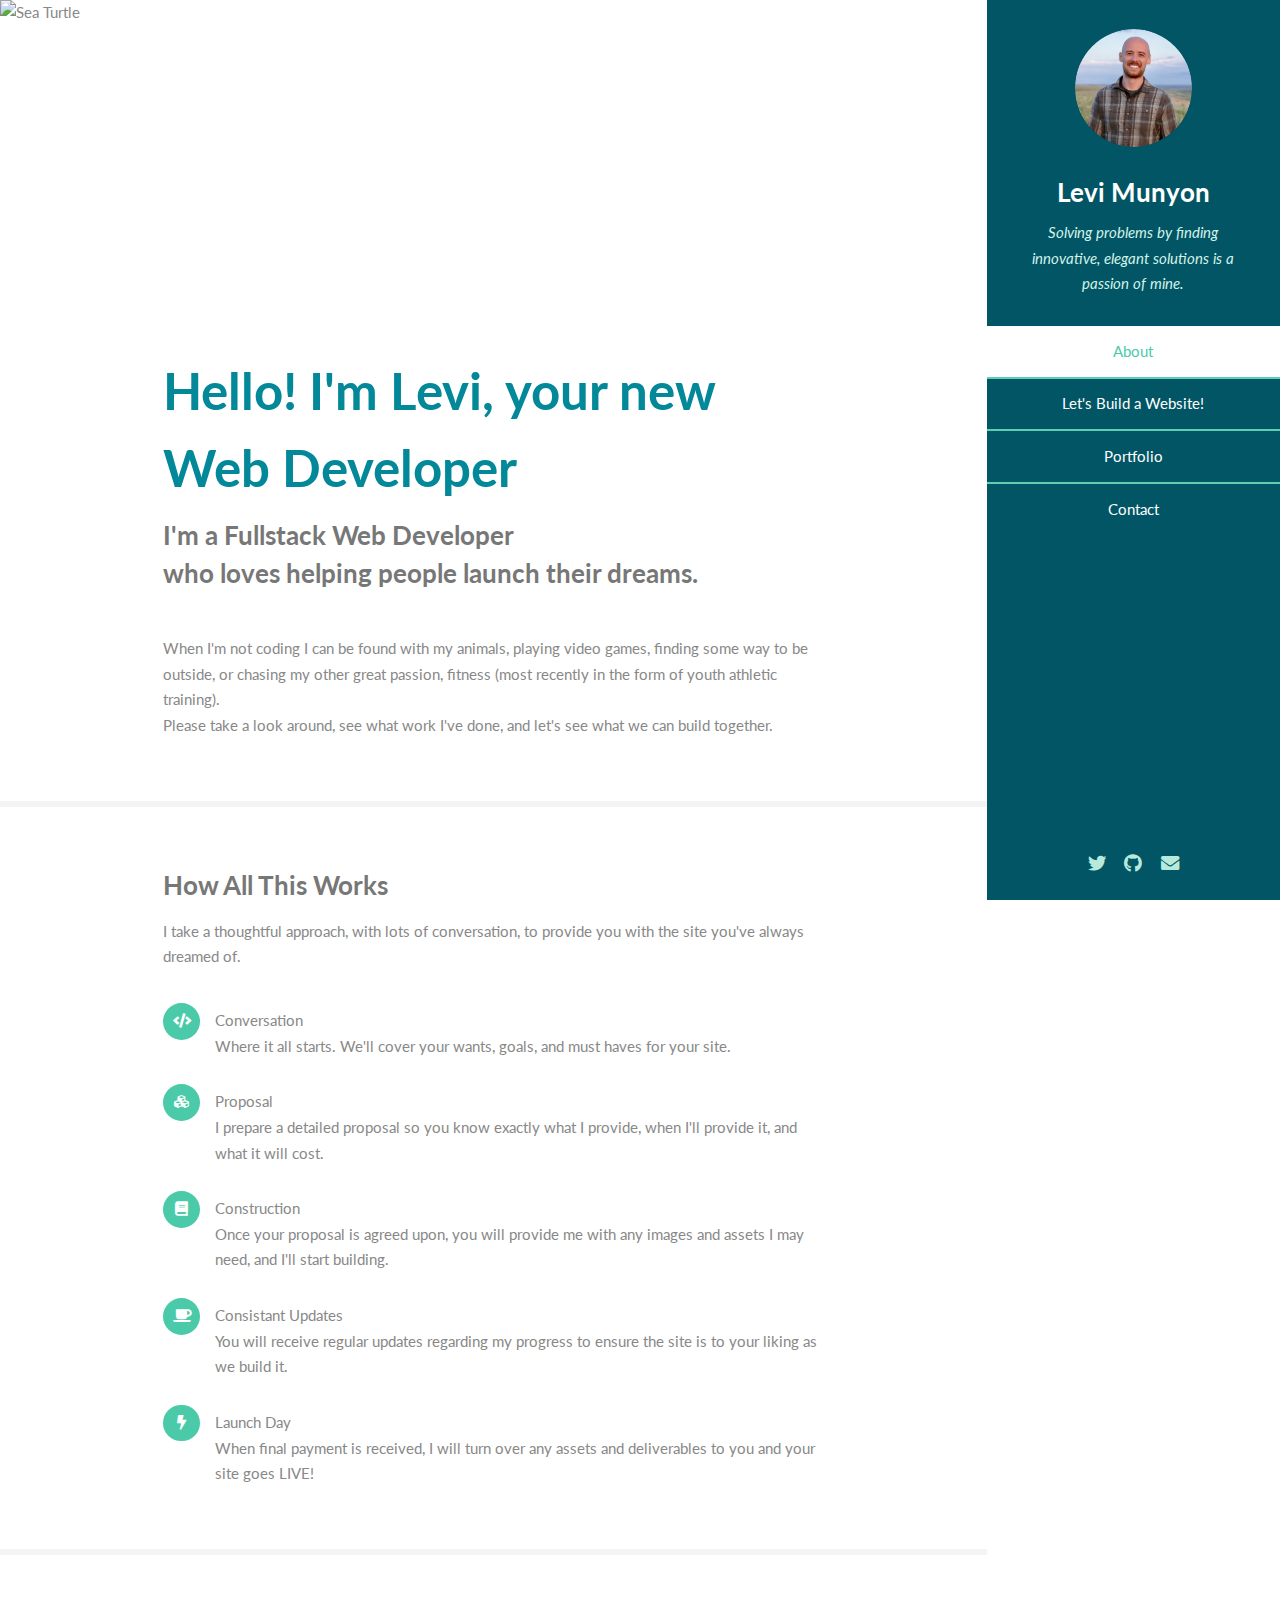
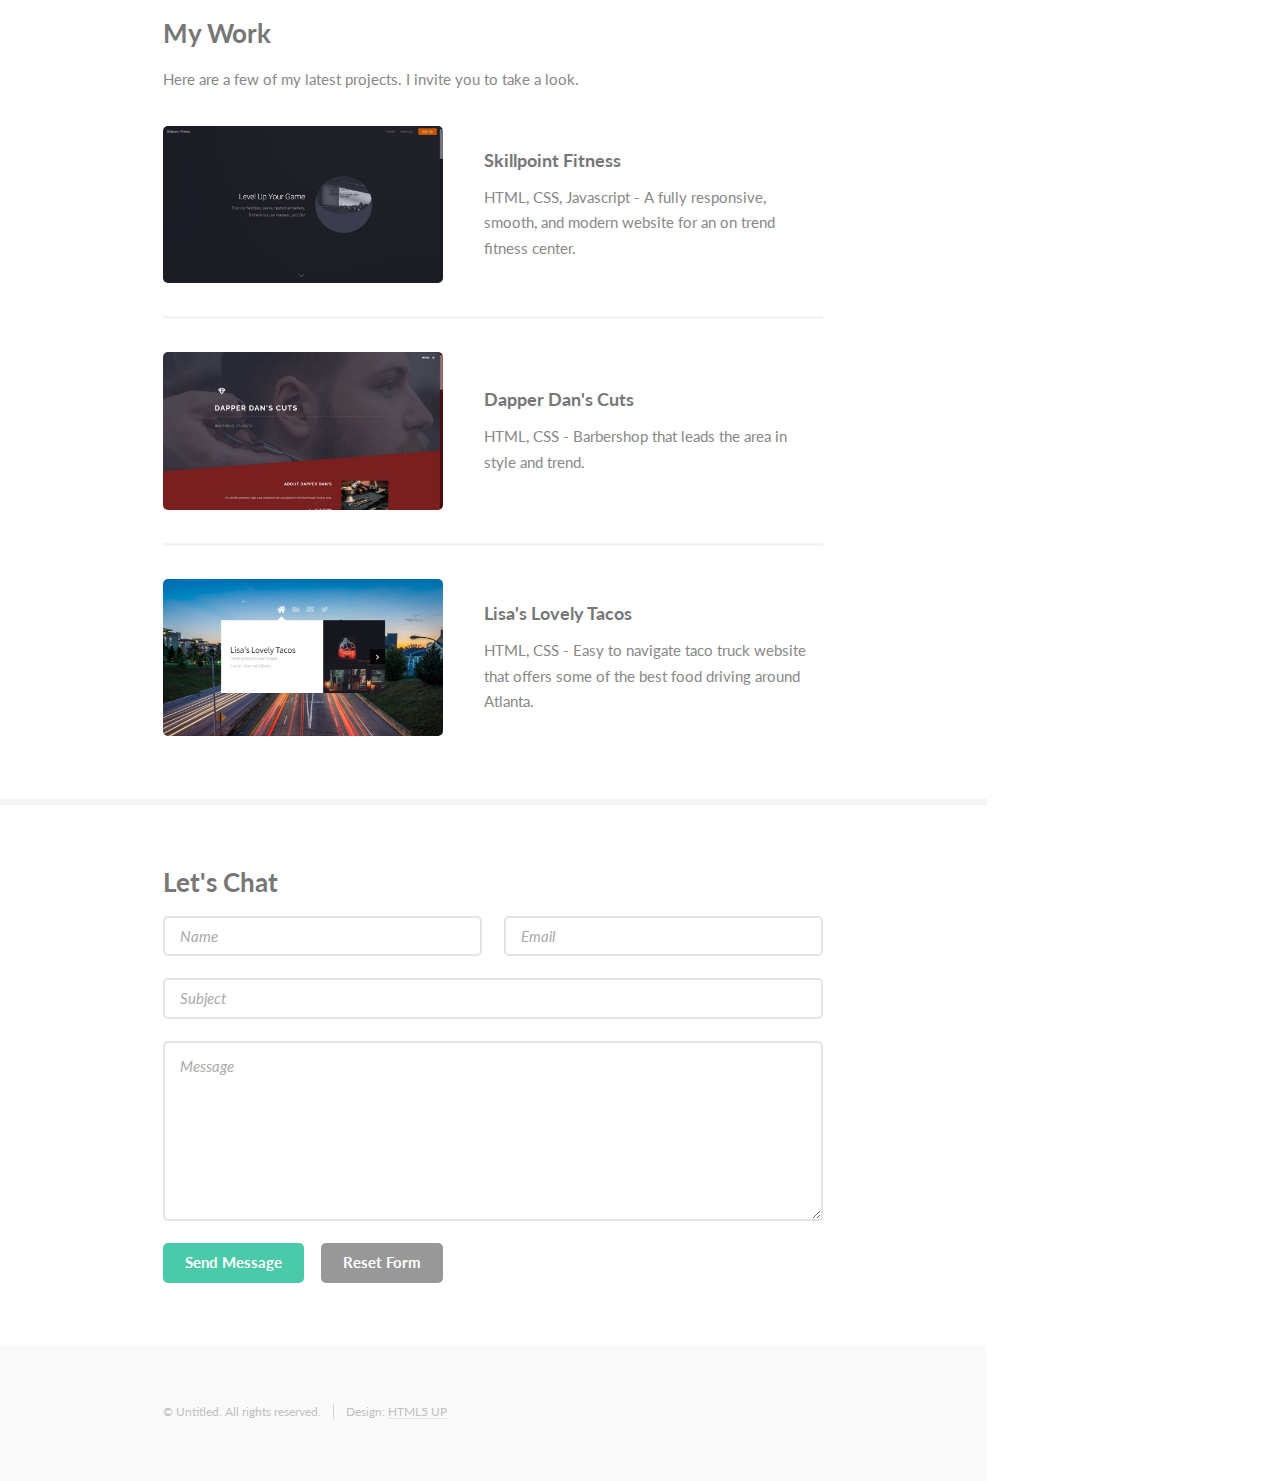
==== html5up-PortMain/index.html @ 8122193a "Add files via upload" ====
<!DOCTYPE HTML>
<!--
	Read Only by HTML5 UP
	html5up.net | @ajlkn
	Free for personal and commercial use under the CCA 3.0 license (html5up.net/license)
-->
<html>
	<head>
		<title>Move&Code</title>
		<meta charset="utf-8" />
		<meta name="viewport" content="width=device-width, initial-scale=1, user-scalable=no" />
		<link rel="stylesheet" href="assets/css/main.css" />
	</head>
	<body class="is-preload">

		<!-- Header -->
			<section id="header">
				<header class="header">
					<span class="image avatar"><img src="images\Headshot.jpg" alt="" /></span>
					<h1 id="logo"><a href="#">Levi Munyon</a></h1>
					<p>Solving problems by finding<br> innovative, elegant solutions is a<br />
					passion of mine.</p>
				</header>
				<nav id="nav">
					<ul>
						<li><a href="#one" class="active">About</a></li>
						<li><a href="#two">Let's Build a Website!</a></li>
						<li><a href="#three">Portfolio</a></li>
						<li><a href="#four">Contact</a></li>
					</ul>
				</nav>
				<footer>
					<ul class="icons">
						<li><a href="https://twitter.com/LGM_Studio" class="icon brands fa-twitter"><span class="label">Twitter</span></a></li>
						<li><a href="https://github.com/Lgmunyon" class="icon brands fa-github"><span class="label">Github</span></a></li>
						<li><a href="mailto: lgmunyon@hotmail.com" class="icon solid fa-envelope"><span class="label">Email</span></a></li>
					</ul>
				</footer>
			</section>

		<!-- Wrapper -->
			<div id="wrapper">

				<!-- Main -->
					<div id="main">

						<!-- One -->
							<section id="one">
								<div class="image main" data-position="center">
									<img src="images\SeaTurtle1.jpg" alt="Sea Turtle" />
								</div>
								<div class="container">
									<header class="major">
										<h2>Hello! I'm Levi, your new Web Developer</h2>
										<p>I'm a Fullstack Web Developer<br />
										who loves helping people launch their dreams.</p>
									</header>
									<p>When I'm not coding I can be found with my animals, playing video games, finding some way to be outside, or chasing my other great passion, fitness (most recently in the form of youth athletic training).<br> Please take a look around, see what work I've done, and let's see what we can build together.</p>
								</div>
							</section>

						<!-- Two -->
							<section id="two">
								<div class="container">
									<h3>How All This Works</h3>
									<p>I take a thoughtful approach, with lots of conversation, to provide you with the site you've always dreamed of.</p>
									<ul class="feature-icons">
										<li class="icon solid fa-code">Conversation<br>Where it all starts. We'll cover your wants, goals, and must haves for your site.
										<li class="icon solid fa-cubes">Proposal<br>I prepare a detailed proposal so you know exactly what I provide, when I'll provide it, and what it will cost.</li>
										<li class="icon solid fa-book">Construction<br>Once your proposal is agreed upon, you will provide me with any images and assets I may need, and I'll start building.</li>
										<li class="icon solid fa-coffee">Consistant Updates<br>You will receive regular updates regarding my progress to ensure the site is to your liking as we build it.</li>
										<li class="icon solid fa-bolt">Launch Day<br>When final payment is received, I will turn over any assets and deliverables to you and your site goes LIVE!</li>
										<!-- <li class="icon solid fa-users">Optional Maintenance<br>Not sure if I want this. On one hand $$$, on another babysitting</li> -->
									</ul>
								</div>
							</section>

						<!-- Three -->
							<section id="three">
								<div class="container">
									<h3>My Work</h3>
									<p>Here are a few of my latest projects. I invite you to take a look.</p>
									<div class="features">
										<article>
											<a href="https://skillpointfitness.netlify.app" target="_blank" class="image"><img src ='images/skillpointstill.jpg'></a>
											<div class="inner">
												<h4>Skillpoint Fitness</h4>
												<p>HTML, CSS, Javascript - A fully responsive, smooth, and modern website for an on trend fitness center. </p>
											</div>
										</article>
										<article>
											<a href="https://dapperdanscuts.netlify.app/" target="_blank" class="image"><img src="images/dapperdanstill.jpg" alt="" /></a>
											<div class="inner">
												<h4>Dapper Dan's Cuts</h4>
												<p>HTML, CSS - Barbershop that leads the area in style and trend.</p>
											</div>
										</article>
										<article>
											<a href="https://lisastacos.netlify.app/" target="_blank" class="image"><img src="images/lisastacosstill.jpg" alt="" /></a>
											<div class="inner">
												<h4>Lisa's Lovely Tacos</h4>
												<p>HTML, CSS - Easy to navigate taco truck website that offers some of the best food driving around Atlanta.</p>
											</div>
										</article>
									</div>
								</div>
							</section>

						<!-- Four -->
							<section id="four">
								<div class="container">
									<h3>Let's Chat</h3>
									<!-- <form action="https://formsubmit.co/your@email.com" method="POST">
										<input type="text" name="name" required>
										<input type="email" name="email" required>
										<button type="submit">Send</button>
								   </form>  -->
									<form action="https://formsubmit.co/lgmunyon@hotmail.com" method="POST">
										<div class="row gtr-uniform">
											<div class="col-6 col-12-xsmall"><input type="text" name="name" id="name" placeholder="Name" /></div>
											<div class="col-6 col-12-xsmall"><input type="email" name="email" id="email" placeholder="Email" /></div>
											<div class="col-12"><input type="text" name="subject" id="subject" placeholder="Subject" /></div>
											<div class="col-12"><textarea name="message" id="message" placeholder="Message" rows="6"></textarea></div>
											<div class="col-12">
											<input type="hidden" name="_next" value="https://levimunyon.netlify.app/thankyou.html">
												<ul class="actions">
													<li><input type="submit" class="primary" value="Send Message" /></li>
													<li><input type="reset" value="Reset Form" /></li>
												</ul>
											</div>
										</div>
									</form>
								</div>
							</section>
					</div>

				<!-- Footer -->
					<section id="footer">
						<div class="container">
							<ul class="copyright">
								<li>&copy; Untitled. All rights reserved.</li><li>Design: <a href="http://html5up.net">HTML5 UP</a></li>
							</ul>
						</div>
					</section>

			</div>

		<!-- Scripts -->
			<script src="assets/js/jquery.min.js"></script>
			<script src="assets/js/jquery.scrollex.min.js"></script>
			<script src="assets/js/jquery.scrolly.min.js"></script>
			<script src="assets/js/browser.min.js"></script>
			<script src="assets/js/breakpoints.min.js"></script>
			<script src="assets/js/util.js"></script>
			<script src="assets/js/main.js"></script>

	</body>
</html>
---- html5up-PortMain/assets/css/main.css ----
@import url("fontawesome-all.min.css");
@import url("https://fonts.googleapis.com/css?family=Lato:400,400italic,700,700italic|Source+Code+Pro:400");

/*
	Read Only by HTML5 UP
	html5up.net | @ajlkn
	Free for personal and commercial use under the CCA 3.0 license (html5up.net/license)
*/

html, body, div, span, applet, object,
iframe, h1, h2, h3, h4, h5, h6, p, blockquote,
pre, a, abbr, acronym, address, big, cite,
code, del, dfn, em, img, ins, kbd, q, s, samp,
small, strike, strong, sub, sup, tt, var, b,
u, i, center, dl, dt, dd, ol, ul, li, fieldset,
form, label, legend, table, caption, tbody,
tfoot, thead, tr, th, td, article, aside,
canvas, details, embed, figure, figcaption,
footer, header, hgroup, menu, nav, output, ruby,
section, summary, time, mark, audio, video {
	margin: 0;
	padding: 0;
	border: 0;
	font-size: 100%;
	font: inherit;
	vertical-align: baseline;}

article, aside, details, figcaption, figure,
footer, header, hgroup, menu, nav, section {
	display: block;}

body {
	line-height: 1;
}

ol, ul {
	list-style: none;
}

blockquote, q {
	quotes: none;
}

	blockquote:before, blockquote:after, q:before, q:after {
		content: '';
		content: none;
	}

table {
	border-collapse: collapse;
	border-spacing: 0;
}

body {
	-webkit-text-size-adjust: none;
}

mark {
	background-color: transparent;
	color: inherit;
}

input::-moz-focus-inner {
	border: 0;
	padding: 0;
}

input, select, textarea {
	-moz-appearance: none;
	-webkit-appearance: none;
	-ms-appearance: none;
	appearance: none;
}

/* Basic */

	html {
		box-sizing: border-box;
	}

	*, *:before, *:after {
		box-sizing: inherit;
	}

	body {
		background: #fff;
	}

		body.is-preload *, body.is-preload *:before, body.is-preload *:after {
			-moz-animation: none !important;
			-webkit-animation: none !important;
			-ms-animation: none !important;
			animation: none !important;
			-moz-transition: none !important;
			-webkit-transition: none !important;
			-ms-transition: none !important;
			transition: none !important;
		}

	body, input, select, textarea {
		color: #888;
		font-family: "Lato", sans-serif;
		font-size: 16pt;
		font-weight: 400;
		line-height: 1.75em;
	}

	a {
		-moz-transition: color 0.2s ease-in-out, border-color 0.2s ease-in-out;
		-webkit-transition: color 0.2s ease-in-out, border-color 0.2s ease-in-out;
		-ms-transition: color 0.2s ease-in-out, border-color 0.2s ease-in-out;
		transition: color 0.2s ease-in-out, border-color 0.2s ease-in-out;
		border-bottom: solid 1px #e4e4e4;
		color: inherit;
		text-decoration: none;
	}

		a:hover {
			border-bottom-color: transparent;
			color: #4acaa8 !important;
		}

	strong, b {
		color: #777;
		font-weight: 700;
	}

	em, i {
		font-style: italic;
	}

	p {
		margin: 0 0 2.25em 0;
	}

	h1, h2, h3, h4, h5, h6 {
		color: #777;
		font-weight: 700;
		line-height: 1em;
		margin: 0 0 0.5625em 0;
	}

		h1 a, h2 a, h3 a, h4 a, h5 a, h6 a {
			border: 0;
			color: inherit;
			text-decoration: none;
		}

	h2 {
		font-size: 2em;
		line-height: 1.5em;
	}

	h3 {
		font-size: 1.75em;
		line-height: 1.5em;
	}

	h4 {
		font-size: 1.25em;
		line-height: 1.5em;
	}

	h5 {
		font-size: 0.9em;
		line-height: 1.5em;
	}

	h6 {
		font-size: 0.7em;
		line-height: 1.5em;
	}

	sub {
		font-size: 0.8em;
		position: relative;
		top: 0.5em;
	}

	sup {
		font-size: 0.8em;
		position: relative;
		top: -0.5em;
	}

	hr {
		border: 0;
		border-bottom: solid 2px #f4f4f4;
		margin: 2.25em 0;
	}

		hr.major {
			margin: 3.375em 0;
		}

	blockquote {
		border-left: solid 8px #e4e4e4;
		font-style: italic;
		margin: 0 0 2.25em 0;
		padding: 0.5em 0 0.5em 2em;
	}

	code {
		background: #555;
		border-radius: 5px;
		color: #fff;
		font-family: "Source Code Pro", monospace;
		font-size: 0.9em;
		margin: 0 0.25em;
		padding: 0.25em 0.65em;
	}

	pre {
		font-family: "Source Code Pro", monospace;
		font-size: 0.9em;
		margin: 0 0 2.25em 0;
	}

		pre code {
			-webkit-overflow-scrolling: touch;
			display: block;
			line-height: 1.5em;
			overflow-x: auto;
			padding: 1em 1.5em;
		}

	.align-left {
		text-align: left;
	}

	.align-center {
		text-align: center;
	}

	.align-right {
		text-align: right;
	}

/* Row */

	.row {
		display: flex;
		flex-wrap: wrap;
		box-sizing: border-box;
		align-items: stretch;
	}

		.row > * {
			box-sizing: border-box;
		}

		.row.gtr-uniform > * > :last-child {
			margin-bottom: 0;
		}

		.row.aln-left {
			justify-content: flex-start;
		}

		.row.aln-center {
			justify-content: center;
		}

		.row.aln-right {
			justify-content: flex-end;
		}

		.row.aln-top {
			align-items: flex-start;
		}

		.row.aln-middle {
			align-items: center;
		}

		.row.aln-bottom {
			align-items: flex-end;
		}

		.row > .imp {
			order: -1;
		}

		.row > .col-1 {
			width: 8.33333%;
		}

		.row > .off-1 {
			margin-left: 8.33333%;
		}

		.row > .col-2 {
			width: 16.66667%;
		}

		.row > .off-2 {
			margin-left: 16.66667%;
		}

		.row > .col-3 {
			width: 25%;
		}

		.row > .off-3 {
			margin-left: 25%;
		}

		.row > .col-4 {
			width: 33.33333%;
		}

		.row > .off-4 {
			margin-left: 33.33333%;
		}

		.row > .col-5 {
			width: 41.66667%;
		}

		.row > .off-5 {
			margin-left: 41.66667%;
		}

		.row > .col-6 {
			width: 50%;
		}

		.row > .off-6 {
			margin-left: 50%;
		}

		.row > .col-7 {
			width: 58.33333%;
		}

		.row > .off-7 {
			margin-left: 58.33333%;
		}

		.row > .col-8 {
			width: 66.66667%;
		}

		.row > .off-8 {
			margin-left: 66.66667%;
		}

		.row > .col-9 {
			width: 75%;
		}

		.row > .off-9 {
			margin-left: 75%;
		}

		.row > .col-10 {
			width: 83.33333%;
		}

		.row > .off-10 {
			margin-left: 83.33333%;
		}

		.row > .col-11 {
			width: 91.66667%;
		}

		.row > .off-11 {
			margin-left: 91.66667%;
		}

		.row > .col-12 {
			width: 100%;
		}

		.row > .off-12 {
			margin-left: 100%;
		}

		.row.gtr-0 {
			margin-top: 0;
			margin-left: 0em;
		}

			.row.gtr-0 > * {
				padding: 0 0 0 0em;
			}

			.row.gtr-0.gtr-uniform {
				margin-top: 0em;
			}

				.row.gtr-0.gtr-uniform > * {
					padding-top: 0em;
				}

		.row.gtr-25 {
			margin-top: 0;
			margin-left: -0.5em;
		}

			.row.gtr-25 > * {
				padding: 0 0 0 0.5em;
			}

			.row.gtr-25.gtr-uniform {
				margin-top: -0.5em;
			}

				.row.gtr-25.gtr-uniform > * {
					padding-top: 0.5em;
				}

		.row.gtr-50 {
			margin-top: 0;
			margin-left: -1em;
		}

			.row.gtr-50 > * {
				padding: 0 0 0 1em;
			}

			.row.gtr-50.gtr-uniform {
				margin-top: -1em;
			}

				.row.gtr-50.gtr-uniform > * {
					padding-top: 1em;
				}

		.row {
			margin-top: 0;
			margin-left: -2em;
		}

			.row > * {
				padding: 0 0 0 2em;
			}

			.row.gtr-uniform {
				margin-top: -2em;
			}

				.row.gtr-uniform > * {
					padding-top: 2em;
				}

		.row.gtr-150 {
			margin-top: 0;
			margin-left: -3em;
		}

			.row.gtr-150 > * {
				padding: 0 0 0 3em;
			}

			.row.gtr-150.gtr-uniform {
				margin-top: -3em;
			}

				.row.gtr-150.gtr-uniform > * {
					padding-top: 3em;
				}

		.row.gtr-200 {
			margin-top: 0;
			margin-left: -4em;
		}

			.row.gtr-200 > * {
				padding: 0 0 0 4em;
			}

			.row.gtr-200.gtr-uniform {
				margin-top: -4em;
			}

				.row.gtr-200.gtr-uniform > * {
					padding-top: 4em;
				}

		@media screen and (max-width: 1680px) {

			.row {
				display: flex;
				flex-wrap: wrap;
				box-sizing: border-box;
				align-items: stretch;
			}

				.row > * {
					box-sizing: border-box;
				}

				.row.gtr-uniform > * > :last-child {
					margin-bottom: 0;
				}

				.row.aln-left {
					justify-content: flex-start;
				}

				.row.aln-center {
					justify-content: center;
				}

				.row.aln-right {
					justify-content: flex-end;
				}

				.row.aln-top {
					align-items: flex-start;
				}

				.row.aln-middle {
					align-items: center;
				}

				.row.aln-bottom {
					align-items: flex-end;
				}

				.row > .imp-xlarge {
					order: -1;
				}

				.row > .col-1-xlarge {
					width: 8.33333%;
				}

				.row > .off-1-xlarge {
					margin-left: 8.33333%;
				}

				.row > .col-2-xlarge {
					width: 16.66667%;
				}

				.row > .off-2-xlarge {
					margin-left: 16.66667%;
				}

				.row > .col-3-xlarge {
					width: 25%;
				}

				.row > .off-3-xlarge {
					margin-left: 25%;
				}

				.row > .col-4-xlarge {
					width: 33.33333%;
				}

				.row > .off-4-xlarge {
					margin-left: 33.33333%;
				}

				.row > .col-5-xlarge {
					width: 41.66667%;
				}

				.row > .off-5-xlarge {
					margin-left: 41.66667%;
				}

				.row > .col-6-xlarge {
					width: 50%;
				}

				.row > .off-6-xlarge {
					margin-left: 50%;
				}

				.row > .col-7-xlarge {
					width: 58.33333%;
				}

				.row > .off-7-xlarge {
					margin-left: 58.33333%;
				}

				.row > .col-8-xlarge {
					width: 66.66667%;
				}

				.row > .off-8-xlarge {
					margin-left: 66.66667%;
				}

				.row > .col-9-xlarge {
					width: 75%;
				}

				.row > .off-9-xlarge {
					margin-left: 75%;
				}

				.row > .col-10-xlarge {
					width: 83.33333%;
				}

				.row > .off-10-xlarge {
					margin-left: 83.33333%;
				}

				.row > .col-11-xlarge {
					width: 91.66667%;
				}

				.row > .off-11-xlarge {
					margin-left: 91.66667%;
				}

				.row > .col-12-xlarge {
					width: 100%;
				}

				.row > .off-12-xlarge {
					margin-left: 100%;
				}

				.row.gtr-0 {
					margin-top: 0;
					margin-left: 0em;
				}

					.row.gtr-0 > * {
						padding: 0 0 0 0em;
					}

					.row.gtr-0.gtr-uniform {
						margin-top: 0em;
					}

						.row.gtr-0.gtr-uniform > * {
							padding-top: 0em;
						}

				.row.gtr-25 {
					margin-top: 0;
					margin-left: -0.5em;
				}

					.row.gtr-25 > * {
						padding: 0 0 0 0.5em;
					}

					.row.gtr-25.gtr-uniform {
						margin-top: -0.5em;
					}

						.row.gtr-25.gtr-uniform > * {
							padding-top: 0.5em;
						}

				.row.gtr-50 {
					margin-top: 0;
					margin-left: -1em;
				}

					.row.gtr-50 > * {
						padding: 0 0 0 1em;
					}

					.row.gtr-50.gtr-uniform {
						margin-top: -1em;
					}

						.row.gtr-50.gtr-uniform > * {
							padding-top: 1em;
						}

				.row {
					margin-top: 0;
					margin-left: -2em;
				}

					.row > * {
						padding: 0 0 0 2em;
					}

					.row.gtr-uniform {
						margin-top: -2em;
					}

						.row.gtr-uniform > * {
							padding-top: 2em;
						}

				.row.gtr-150 {
					margin-top: 0;
					margin-left: -3em;
				}

					.row.gtr-150 > * {
						padding: 0 0 0 3em;
					}

					.row.gtr-150.gtr-uniform {
						margin-top: -3em;
					}

						.row.gtr-150.gtr-uniform > * {
							padding-top: 3em;
						}

				.row.gtr-200 {
					margin-top: 0;
					margin-left: -4em;
				}

					.row.gtr-200 > * {
						padding: 0 0 0 4em;
					}

					.row.gtr-200.gtr-uniform {
						margin-top: -4em;
					}

						.row.gtr-200.gtr-uniform > * {
							padding-top: 4em;
						}

		}

		@media screen and (max-width: 1280px) {

			.row {
				display: flex;
				flex-wrap: wrap;
				box-sizing: border-box;
				align-items: stretch;
			}

				.row > * {
					box-sizing: border-box;
				}

				.row.gtr-uniform > * > :last-child {
					margin-bottom: 0;
				}

				.row.aln-left {
					justify-content: flex-start;
				}

				.row.aln-center {
					justify-content: center;
				}

				.row.aln-right {
					justify-content: flex-end;
				}

				.row.aln-top {
					align-items: flex-start;
				}

				.row.aln-middle {
					align-items: center;
				}

				.row.aln-bottom {
					align-items: flex-end;
				}

				.row > .imp-large {
					order: -1;
				}

				.row > .col-1-large {
					width: 8.33333%;
				}

				.row > .off-1-large {
					margin-left: 8.33333%;
				}

				.row > .col-2-large {
					width: 16.66667%;
				}

				.row > .off-2-large {
					margin-left: 16.66667%;
				}

				.row > .col-3-large {
					width: 25%;
				}

				.row > .off-3-large {
					margin-left: 25%;
				}

				.row > .col-4-large {
					width: 33.33333%;
				}

				.row > .off-4-large {
					margin-left: 33.33333%;
				}

				.row > .col-5-large {
					width: 41.66667%;
				}

				.row > .off-5-large {
					margin-left: 41.66667%;
				}

				.row > .col-6-large {
					width: 50%;
				}

				.row > .off-6-large {
					margin-left: 50%;
				}

				.row > .col-7-large {
					width: 58.33333%;
				}

				.row > .off-7-large {
					margin-left: 58.33333%;
				}

				.row > .col-8-large {
					width: 66.66667%;
				}

				.row > .off-8-large {
					margin-left: 66.66667%;
				}

				.row > .col-9-large {
					width: 75%;
				}

				.row > .off-9-large {
					margin-left: 75%;
				}

				.row > .col-10-large {
					width: 83.33333%;
				}

				.row > .off-10-large {
					margin-left: 83.33333%;
				}

				.row > .col-11-large {
					width: 91.66667%;
				}

				.row > .off-11-large {
					margin-left: 91.66667%;
				}

				.row > .col-12-large {
					width: 100%;
				}

				.row > .off-12-large {
					margin-left: 100%;
				}

				.row.gtr-0 {
					margin-top: 0;
					margin-left: 0em;
				}

					.row.gtr-0 > * {
						padding: 0 0 0 0em;
					}

					.row.gtr-0.gtr-uniform {
						margin-top: 0em;
					}

						.row.gtr-0.gtr-uniform > * {
							padding-top: 0em;
						}

				.row.gtr-25 {
					margin-top: 0;
					margin-left: -0.375em;
				}

					.row.gtr-25 > * {
						padding: 0 0 0 0.375em;
					}

					.row.gtr-25.gtr-uniform {
						margin-top: -0.375em;
					}

						.row.gtr-25.gtr-uniform > * {
							padding-top: 0.375em;
						}

				.row.gtr-50 {
					margin-top: 0;
					margin-left: -0.75em;
				}

					.row.gtr-50 > * {
						padding: 0 0 0 0.75em;
					}

					.row.gtr-50.gtr-uniform {
						margin-top: -0.75em;
					}

						.row.gtr-50.gtr-uniform > * {
							padding-top: 0.75em;
						}

				.row {
					margin-top: 0;
					margin-left: -1.5em;
				}

					.row > * {
						padding: 0 0 0 1.5em;
					}

					.row.gtr-uniform {
						margin-top: -1.5em;
					}

						.row.gtr-uniform > * {
							padding-top: 1.5em;
						}

				.row.gtr-150 {
					margin-top: 0;
					margin-left: -2.25em;
				}

					.row.gtr-150 > * {
						padding: 0 0 0 2.25em;
					}

					.row.gtr-150.gtr-uniform {
						margin-top: -2.25em;
					}

						.row.gtr-150.gtr-uniform > * {
							padding-top: 2.25em;
						}

				.row.gtr-200 {
					margin-top: 0;
					margin-left: -3em;
				}

					.row.gtr-200 > * {
						padding: 0 0 0 3em;
					}

					.row.gtr-200.gtr-uniform {
						margin-top: -3em;
					}

						.row.gtr-200.gtr-uniform > * {
							padding-top: 3em;
						}

		}

		@media screen and (max-width: 1024px) {

			.row {
				display: flex;
				flex-wrap: wrap;
				box-sizing: border-box;
				align-items: stretch;
			}

				.row > * {
					box-sizing: border-box;
				}

				.row.gtr-uniform > * > :last-child {
					margin-bottom: 0;
				}

				.row.aln-left {
					justify-content: flex-start;
				}

				.row.aln-center {
					justify-content: center;
				}

				.row.aln-right {
					justify-content: flex-end;
				}

				.row.aln-top {
					align-items: flex-start;
				}

				.row.aln-middle {
					align-items: center;
				}

				.row.aln-bottom {
					align-items: flex-end;
				}

				.row > .imp-medium {
					order: -1;
				}

				.row > .col-1-medium {
					width: 8.33333%;
				}

				.row > .off-1-medium {
					margin-left: 8.33333%;
				}

				.row > .col-2-medium {
					width: 16.66667%;
				}

				.row > .off-2-medium {
					margin-left: 16.66667%;
				}

				.row > .col-3-medium {
					width: 25%;
				}

				.row > .off-3-medium {
					margin-left: 25%;
				}

				.row > .col-4-medium {
					width: 33.33333%;
				}

				.row > .off-4-medium {
					margin-left: 33.33333%;
				}

				.row > .col-5-medium {
					width: 41.66667%;
				}

				.row > .off-5-medium {
					margin-left: 41.66667%;
				}

				.row > .col-6-medium {
					width: 50%;
				}

				.row > .off-6-medium {
					margin-left: 50%;
				}

				.row > .col-7-medium {
					width: 58.33333%;
				}

				.row > .off-7-medium {
					margin-left: 58.33333%;
				}

				.row > .col-8-medium {
					width: 66.66667%;
				}

				.row > .off-8-medium {
					margin-left: 66.66667%;
				}

				.row > .col-9-medium {
					width: 75%;
				}

				.row > .off-9-medium {
					margin-left: 75%;
				}

				.row > .col-10-medium {
					width: 83.33333%;
				}

				.row > .off-10-medium {
					margin-left: 83.33333%;
				}

				.row > .col-11-medium {
					width: 91.66667%;
				}

				.row > .off-11-medium {
					margin-left: 91.66667%;
				}

				.row > .col-12-medium {
					width: 100%;
				}

				.row > .off-12-medium {
					margin-left: 100%;
				}

				.row.gtr-0 {
					margin-top: 0;
					margin-left: 0em;
				}

					.row.gtr-0 > * {
						padding: 0 0 0 0em;
					}

					.row.gtr-0.gtr-uniform {
						margin-top: 0em;
					}

						.row.gtr-0.gtr-uniform > * {
							padding-top: 0em;
						}

				.row.gtr-25 {
					margin-top: 0;
					margin-left: -0.375em;
				}

					.row.gtr-25 > * {
						padding: 0 0 0 0.375em;
					}

					.row.gtr-25.gtr-uniform {
						margin-top: -0.375em;
					}

						.row.gtr-25.gtr-uniform > * {
							padding-top: 0.375em;
						}

				.row.gtr-50 {
					margin-top: 0;
					margin-left: -0.75em;
				}

					.row.gtr-50 > * {
						padding: 0 0 0 0.75em;
					}

					.row.gtr-50.gtr-uniform {
						margin-top: -0.75em;
					}

						.row.gtr-50.gtr-uniform > * {
							padding-top: 0.75em;
						}

				.row {
					margin-top: 0;
					margin-left: -1.5em;
				}

					.row > * {
						padding: 0 0 0 1.5em;
					}

					.row.gtr-uniform {
						margin-top: -1.5em;
					}

						.row.gtr-uniform > * {
							padding-top: 1.5em;
						}

				.row.gtr-150 {
					margin-top: 0;
					margin-left: -2.25em;
				}

					.row.gtr-150 > * {
						padding: 0 0 0 2.25em;
					}

					.row.gtr-150.gtr-uniform {
						margin-top: -2.25em;
					}

						.row.gtr-150.gtr-uniform > * {
							padding-top: 2.25em;
						}

				.row.gtr-200 {
					margin-top: 0;
					margin-left: -3em;
				}

					.row.gtr-200 > * {
						padding: 0 0 0 3em;
					}

					.row.gtr-200.gtr-uniform {
						margin-top: -3em;
					}

						.row.gtr-200.gtr-uniform > * {
							padding-top: 3em;
						}

		}

		@media screen and (max-width: 736px) {

			.row {
				display: flex;
				flex-wrap: wrap;
				box-sizing: border-box;
				align-items: stretch;
			}

				.row > * {
					box-sizing: border-box;
				}

				.row.gtr-uniform > * > :last-child {
					margin-bottom: 0;
				}

				.row.aln-left {
					justify-content: flex-start;
				}

				.row.aln-center {
					justify-content: center;
				}

				.row.aln-right {
					justify-content: flex-end;
				}

				.row.aln-top {
					align-items: flex-start;
				}

				.row.aln-middle {
					align-items: center;
				}

				.row.aln-bottom {
					align-items: flex-end;
				}

				.row > .imp-small {
					order: -1;
				}

				.row > .col-1-small {
					width: 8.33333%;
				}

				.row > .off-1-small {
					margin-left: 8.33333%;
				}

				.row > .col-2-small {
					width: 16.66667%;
				}

				.row > .off-2-small {
					margin-left: 16.66667%;
				}

				.row > .col-3-small {
					width: 25%;
				}

				.row > .off-3-small {
					margin-left: 25%;
				}

				.row > .col-4-small {
					width: 33.33333%;
				}

				.row > .off-4-small {
					margin-left: 33.33333%;
				}

				.row > .col-5-small {
					width: 41.66667%;
				}

				.row > .off-5-small {
					margin-left: 41.66667%;
				}

				.row > .col-6-small {
					width: 50%;
				}

				.row > .off-6-small {
					margin-left: 50%;
				}

				.row > .col-7-small {
					width: 58.33333%;
				}

				.row > .off-7-small {
					margin-left: 58.33333%;
				}

				.row > .col-8-small {
					width: 66.66667%;
				}

				.row > .off-8-small {
					margin-left: 66.66667%;
				}

				.row > .col-9-small {
					width: 75%;
				}

				.row > .off-9-small {
					margin-left: 75%;
				}

				.row > .col-10-small {
					width: 83.33333%;
				}

				.row > .off-10-small {
					margin-left: 83.33333%;
				}

				.row > .col-11-small {
					width: 91.66667%;
				}

				.row > .off-11-small {
					margin-left: 91.66667%;
				}

				.row > .col-12-small {
					width: 100%;
				}

				.row > .off-12-small {
					margin-left: 100%;
				}

				.row.gtr-0 {
					margin-top: 0;
					margin-left: 0em;
				}

					.row.gtr-0 > * {
						padding: 0 0 0 0em;
					}

					.row.gtr-0.gtr-uniform {
						margin-top: 0em;
					}

						.row.gtr-0.gtr-uniform > * {
							padding-top: 0em;
						}

				.row.gtr-25 {
					margin-top: 0;
					margin-left: -0.3125em;
				}

					.row.gtr-25 > * {
						padding: 0 0 0 0.3125em;
					}

					.row.gtr-25.gtr-uniform {
						margin-top: -0.3125em;
					}

						.row.gtr-25.gtr-uniform > * {
							padding-top: 0.3125em;
						}

				.row.gtr-50 {
					margin-top: 0;
					margin-left: -0.625em;
				}

					.row.gtr-50 > * {
						padding: 0 0 0 0.625em;
					}

					.row.gtr-50.gtr-uniform {
						margin-top: -0.625em;
					}

						.row.gtr-50.gtr-uniform > * {
							padding-top: 0.625em;
						}

				.row {
					margin-top: 0;
					margin-left: -1.25em;
				}

					.row > * {
						padding: 0 0 0 1.25em;
					}

					.row.gtr-uniform {
						margin-top: -1.25em;
					}

						.row.gtr-uniform > * {
							padding-top: 1.25em;
						}

				.row.gtr-150 {
					margin-top: 0;
					margin-left: -1.875em;
				}

					.row.gtr-150 > * {
						padding: 0 0 0 1.875em;
					}

					.row.gtr-150.gtr-uniform {
						margin-top: -1.875em;
					}

						.row.gtr-150.gtr-uniform > * {
							padding-top: 1.875em;
						}

				.row.gtr-200 {
					margin-top: 0;
					margin-left: -2.5em;
				}

					.row.gtr-200 > * {
						padding: 0 0 0 2.5em;
					}

					.row.gtr-200.gtr-uniform {
						margin-top: -2.5em;
					}

						.row.gtr-200.gtr-uniform > * {
							padding-top: 2.5em;
						}

		}

		@media screen and (max-width: 480px) {

			.row {
				display: flex;
				flex-wrap: wrap;
				box-sizing: border-box;
				align-items: stretch;
			}

				.row > * {
					box-sizing: border-box;
				}

				.row.gtr-uniform > * > :last-child {
					margin-bottom: 0;
				}

				.row.aln-left {
					justify-content: flex-start;
				}

				.row.aln-center {
					justify-content: center;
				}

				.row.aln-right {
					justify-content: flex-end;
				}

				.row.aln-top {
					align-items: flex-start;
				}

				.row.aln-middle {
					align-items: center;
				}

				.row.aln-bottom {
					align-items: flex-end;
				}

				.row > .imp-xsmall {
					order: -1;
				}

				.row > .col-1-xsmall {
					width: 8.33333%;
				}

				.row > .off-1-xsmall {
					margin-left: 8.33333%;
				}

				.row > .col-2-xsmall {
					width: 16.66667%;
				}

				.row > .off-2-xsmall {
					margin-left: 16.66667%;
				}

				.row > .col-3-xsmall {
					width: 25%;
				}

				.row > .off-3-xsmall {
					margin-left: 25%;
				}

				.row > .col-4-xsmall {
					width: 33.33333%;
				}

				.row > .off-4-xsmall {
					margin-left: 33.33333%;
				}

				.row > .col-5-xsmall {
					width: 41.66667%;
				}

				.row > .off-5-xsmall {
					margin-left: 41.66667%;
				}

				.row > .col-6-xsmall {
					width: 50%;
				}

				.row > .off-6-xsmall {
					margin-left: 50%;
				}

				.row > .col-7-xsmall {
					width: 58.33333%;
				}

				.row > .off-7-xsmall {
					margin-left: 58.33333%;
				}

				.row > .col-8-xsmall {
					width: 66.66667%;
				}

				.row > .off-8-xsmall {
					margin-left: 66.66667%;
				}

				.row > .col-9-xsmall {
					width: 75%;
				}

				.row > .off-9-xsmall {
					margin-left: 75%;
				}

				.row > .col-10-xsmall {
					width: 83.33333%;
				}

				.row > .off-10-xsmall {
					margin-left: 83.33333%;
				}

				.row > .col-11-xsmall {
					width: 91.66667%;
				}

				.row > .off-11-xsmall {
					margin-left: 91.66667%;
				}

				.row > .col-12-xsmall {
					width: 100%;
				}

				.row > .off-12-xsmall {
					margin-left: 100%;
				}

				.row.gtr-0 {
					margin-top: 0;
					margin-left: 0em;
				}

					.row.gtr-0 > * {
						padding: 0 0 0 0em;
					}

					.row.gtr-0.gtr-uniform {
						margin-top: 0em;
					}

						.row.gtr-0.gtr-uniform > * {
							padding-top: 0em;
						}

				.row.gtr-25 {
					margin-top: 0;
					margin-left: -0.3125em;
				}

					.row.gtr-25 > * {
						padding: 0 0 0 0.3125em;
					}

					.row.gtr-25.gtr-uniform {
						margin-top: -0.3125em;
					}

						.row.gtr-25.gtr-uniform > * {
							padding-top: 0.3125em;
						}

				.row.gtr-50 {
					margin-top: 0;
					margin-left: -0.625em;
				}

					.row.gtr-50 > * {
						padding: 0 0 0 0.625em;
					}

					.row.gtr-50.gtr-uniform {
						margin-top: -0.625em;
					}

						.row.gtr-50.gtr-uniform > * {
							padding-top: 0.625em;
						}

				.row {
					margin-top: 0;
					margin-left: -1.25em;
				}

					.row > * {
						padding: 0 0 0 1.25em;
					}

					.row.gtr-uniform {
						margin-top: -1.25em;
					}

						.row.gtr-uniform > * {
							padding-top: 1.25em;
						}

				.row.gtr-150 {
					margin-top: 0;
					margin-left: -1.875em;
				}

					.row.gtr-150 > * {
						padding: 0 0 0 1.875em;
					}

					.row.gtr-150.gtr-uniform {
						margin-top: -1.875em;
					}

						.row.gtr-150.gtr-uniform > * {
							padding-top: 1.875em;
						}

				.row.gtr-200 {
					margin-top: 0;
					margin-left: -2.5em;
				}

					.row.gtr-200 > * {
						padding: 0 0 0 2.5em;
					}

					.row.gtr-200.gtr-uniform {
						margin-top: -2.5em;
					}

						.row.gtr-200.gtr-uniform > * {
							padding-top: 2.5em;
						}

		}

/* Container */

	.container {
		margin: 0 auto;
		max-width: calc(100% - 4.5em);
		width: 45em;
	}

		.container.xsmall {
			width: 11.25em;
		}

		.container.small {
			width: 22.5em;
		}

		.container.medium {
			width: 33.75em;
		}

		.container.large {
			width: 56.25em;
		}

		.container.xlarge {
			width: 67.5em;
		}

		.container.max {
			width: 100%;
		}

		@media screen and (max-width: 1024px) {

			.container {
				width: 100% !important;
			}

		}

		@media screen and (max-width: 480px) {

			.container {
				max-width: calc(100% - 3.375em);
			}

		}

/* Section/Article */

	section.special, article.special {
		text-align: center;
	}

	header p {
		color: #aaa;
		position: relative;
		margin: 0 0 1.6875em 0;
	}

	header h2 + p {
		font-size: 1.25em;
		margin-top: -0.5em;
		line-height: 1.5em;
	}

	header h3 + p {
		font-size: 1.1em;
		margin-top: -0.35em;
		line-height: 1.5em;
	}

	header h4 + p,
	header h5 + p,
	header h6 + p {
		font-size: 0.9em;
		margin-top: -0.25em;
		line-height: 1.5em;
	}

	header.major h2 {
		/* color: #4acaa8; */
		color: rgb(2,136,153);
		font-size: 3.5em;
	}

		header.major h2 + p {
			color: #777;
			font-size: 1.75em;
			font-weight: 700;
			margin-top: -0.75em;
		}

/* Form */

	form {
		margin: 0 0 2.25em 0;
	}

	label {
		color: #777;
		display: block;
		font-size: 0.9em;
		font-weight: 700;
		margin: 0 0 1.125em 0;
	}

	input::-moz-focus-inner {
		border: 0;
		padding: 0;
	}

	input[type="text"],
	input[type="password"],
	input[type="email"],
	select,
	textarea {
		-moz-appearance: none;
		-webkit-appearance: none;
		-ms-appearance: none;
		appearance: none;
		border-radius: 5px;
		border: none;
		border: solid 2px #e4e4e4;
		color: inherit;
		display: block;
		outline: 0;
		padding: 0 1em;
		text-decoration: none;
		width: 100%;
	}

		input[type="text"]:invalid,
		input[type="password"]:invalid,
		input[type="email"]:invalid,
		select:invalid,
		textarea:invalid {
			box-shadow: none;
		}

		input[type="text"]:focus,
		input[type="password"]:focus,
		input[type="email"]:focus,
		select:focus,
		textarea:focus {
			border-color: #4acaa8;
		}

	select {
		background-image: url("data:image/svg+xml;charset=utf8,%3Csvg xmlns='http://www.w3.org/2000/svg' width='40' height='40' preserveAspectRatio='none' viewBox='0 0 40 40'%3E%3Cpath d='M9.4,12.3l10.4,10.4l10.4-10.4c0.2-0.2,0.5-0.4,0.9-0.4c0.3,0,0.6,0.1,0.9,0.4l3.3,3.3c0.2,0.2,0.4,0.5,0.4,0.9 c0,0.4-0.1,0.6-0.4,0.9L20.7,31.9c-0.2,0.2-0.5,0.4-0.9,0.4c-0.3,0-0.6-0.1-0.9-0.4L4.3,17.3c-0.2-0.2-0.4-0.5-0.4-0.9 c0-0.4,0.1-0.6,0.4-0.9l3.3-3.3c0.2-0.2,0.5-0.4,0.9-0.4S9.1,12.1,9.4,12.3z' fill='%23e4e4e4' /%3E%3C/svg%3E");
		background-size: 1.25em;
		background-repeat: no-repeat;
		background-position: calc(100% - 1em) center;
		height: 2.75em;
		padding-right: 2.75em;
		text-overflow: ellipsis;
	}

		select option {
			color: #777;
			background: #fff;
		}

		select:focus::-ms-value {
			background-color: transparent;
		}

		select::-ms-expand {
			display: none;
		}

	input[type="text"],
	input[type="password"],
	input[type="email"],
	select {
		height: 2.75em;
	}

	textarea {
		padding: 0.75em 1em;
	}

	input[type="checkbox"],
	input[type="radio"] {
		-moz-appearance: none;
		-webkit-appearance: none;
		-ms-appearance: none;
		appearance: none;
		display: block;
		float: left;
		margin-right: -2em;
		opacity: 0;
		width: 1em;
		z-index: -1;
	}

		input[type="checkbox"] + label,
		input[type="radio"] + label {
			text-decoration: none;
			color: #888;
			cursor: pointer;
			display: inline-block;
			font-size: 1em;
			font-weight: 400;
			padding-left: 2.4em;
			padding-right: 0.75em;
			position: relative;
		}

			input[type="checkbox"] + label:before,
			input[type="radio"] + label:before {
				-moz-osx-font-smoothing: grayscale;
				-webkit-font-smoothing: antialiased;
				display: inline-block;
				font-style: normal;
				font-variant: normal;
				text-rendering: auto;
				line-height: 1;
				text-transform: none !important;
				font-family: 'Font Awesome 5 Free';
				font-weight: 900;
			}

			input[type="checkbox"] + label:before,
			input[type="radio"] + label:before {
				background: #fafafa;
				border-radius: 5px;
				border: solid 2px #e4e4e4;
				content: '';
				display: inline-block;
				font-size: 0.8em;
				height: 2.0625em;
				left: 0;
				line-height: 2.0625em;
				position: absolute;
				text-align: center;
				top: 0;
				width: 2.0625em;
			}

		input[type="checkbox"]:checked + label:before,
		input[type="radio"]:checked + label:before {
			background: #989898;
			border-color: #989898;
			color: #ffffff;
			content: '\f00c';
		}

		input[type="checkbox"]:focus + label:before,
		input[type="radio"]:focus + label:before {
			border-color: #4acaa8;
		}

	input[type="checkbox"] + label:before {
		border-radius: 5px;
	}

	input[type="radio"] + label:before {
		border-radius: 100%;
	}

	::-webkit-input-placeholder {
		color: #aaa !important;
		font-style: italic;
		opacity: 1.0;
	}

	:-moz-placeholder {
		color: #aaa !important;
		font-style: italic;
		opacity: 1.0;
	}

	::-moz-placeholder {
		color: #aaa !important;
		font-style: italic;
		opacity: 1.0;
	}

	:-ms-input-placeholder {
		color: #aaa !important;
		font-style: italic;
		opacity: 1.0;
	}

/* Box */

	.box {
		border-radius: 5px;
		border: solid 2px #e4e4e4;
		margin-bottom: 2.25em;
		padding: 1.5em;
	}

		.box > :last-child,
		.box > :last-child > :last-child,
		.box > :last-child > :last-child > :last-child {
			margin-bottom: 0;
		}

		.box.alt {
			border: 0;
			border-radius: 0;
			padding: 0;
		}

/* Icon */

	.icon {
		text-decoration: none;
		border-bottom: none;
		position: relative;
	}

		.icon:before {
			-moz-osx-font-smoothing: grayscale;
			-webkit-font-smoothing: antialiased;
			display: inline-block;
			font-style: normal;
			font-variant: normal;
			text-rendering: auto;
			line-height: 1;
			text-transform: none !important;
			font-family: 'Font Awesome 5 Free';
			font-weight: 400;
		}

		.icon > .label {
			display: none;
		}

		.icon:before {
			line-height: inherit;
		}

		.icon.solid:before {
			font-weight: 900;
		}

		.icon.brands:before {
			font-family: 'Font Awesome 5 Brands';
		}
/* Video */

	


/* Image */

	.image {
		border-radius: 5px;
		border: 0;
		display: inline-block;
		position: relative;
	}

		.image[data-position] img {
			-moz-object-fit: cover;
			-webkit-object-fit: cover;
			-ms-object-fit: cover;
			object-fit: cover;
			display: block;
			position: absolute;
			top: 0;
			left: 0;
			width: 100%;
			height: 100%;
		}

		.image[data-position="top left"] img {
			-moz-object-position: top left;
			-webkit-object-position: top left;
			-ms-object-position: top left;
			object-position: top left;
		}

		.image[data-position="top"] img {
			-moz-object-position: top;
			-webkit-object-position: top;
			-ms-object-position: top;
			object-position: top;
		}

		.image[data-position="top right"] img {
			-moz-object-position: top right;
			-webkit-object-position: top right;
			-ms-object-position: top right;
			object-position: top right;
		}

		.image[data-position="right"] img {
			-moz-object-position: right;
			-webkit-object-position: right;
			-ms-object-position: right;
			object-position: right;
		}

		.image[data-position="bottom right"] img {
			-moz-object-position: bottom right;
			-webkit-object-position: bottom right;
			-ms-object-position: bottom right;
			object-position: bottom right;
		}

		.image[data-position="bottom"] img {
			-moz-object-position: bottom;
			-webkit-object-position: bottom;
			-ms-object-position: bottom;
			object-position: bottom;
		}

		.image[data-position="bottom left"] img {
			-moz-object-position: bottom left;
			-webkit-object-position: bottom left;
			-ms-object-position: bottom left;
			object-position: bottom left;
		}

		.image[data-position="left"] img {
			-moz-object-position: left;
			-webkit-object-position: left;
			-ms-object-position: left;
			object-position: left;
		}

		.image[data-position="center"] img {
			-moz-object-position: center;
			-webkit-object-position: center;
			-ms-object-position: center;
			object-position: 70% 70%;
		}

		.image[data-position="25% 25%"] img {
			-moz-object-position: 25% 25%;
			-webkit-object-position: 25% 25%;
			-ms-object-position: 25% 25%;
			object-position: 25% 25%;
		}

		.image[data-position="75% 25%"] img {
			-moz-object-position: 75% 25%;
			-webkit-object-position: 75% 25%;
			-ms-object-position: 75% 25%;
			object-position: 75% 25%;
		}

		.image[data-position="75% 75%"] img {
			-moz-object-position: 75% 75%;
			-webkit-object-position: 75% 75%;
			-ms-object-position: 75% 75%;
			object-position: 75% 75%;
		}

		.image[data-position="25% 75%"] img {
			-moz-object-position: 25% 75%;
			-webkit-object-position: 25% 75%;
			-ms-object-position: 25% 75%;
			object-position: 25% 75%;
		}

		.image img {
			border-radius: 5px;
			display: block;
		}

		.image.left {
			float: left;
			margin: 0 2.5em 2em 0;
			top: 0.25em;
		}

		.image.right {
			float: right;
			margin: 0 0 2em 2.5em;
			top: 0.25em;
		}

		.image.fit {
			display: block;
			margin: 0 0 2.25em 0;
			width: 100%;
		}

			.image.fit img {
				display: block;
				width: 100%;
			}

		.image.avatar {
			border-radius: 100%;
			overflow: hidden;
		}

			.image.avatar img {
				border-radius: 100%;
				display: block;
				width: 100%;
			}

		.image.main {
			display: block;
			height: 20em;
			border-radius: 0;
		}

			.image.main img {
				border-radius: 0;
			}

/* List */

	ol {
		list-style: decimal;
		margin: 0 0 2.25em 0;
		padding-left: 1.25em;
	}

		ol li {
			padding-left: 0.25em;
		}

	ul {
		list-style: disc;
		margin: 0 0 2.25em 0;
		padding-left: 1em;
	}

		ul li {
			padding-left: 0.5em;
		}

		ul.alt {
			list-style: none;
			padding-left: 0;
		}

			ul.alt li {
				border-top: solid 2px #f4f4f4;
				padding: 0.5em 0;
			}

				ul.alt li:first-child {
					border-top: 0;
					padding-top: 0;
				}

	dl {
		margin: 0 0 2.25em 0;
	}

/* Actions */

	ul.actions {
		display: -moz-flex;
		display: -webkit-flex;
		display: -ms-flex;
		display: flex;
		cursor: default;
		list-style: none;
		margin-left: -1.125em;
		padding-left: 0;
	}

		ul.actions li {
			padding: 0 0 0 1.125em;
			vertical-align: middle;
		}

		ul.actions.special {
			-moz-justify-content: center;
			-webkit-justify-content: center;
			-ms-justify-content: center;
			justify-content: center;
			width: 100%;
			margin-left: 0;
		}

			ul.actions.special li:first-child {
				padding-left: 0;
			}

		ul.actions.stacked {
			-moz-flex-direction: column;
			-webkit-flex-direction: column;
			-ms-flex-direction: column;
			flex-direction: column;
			margin-left: 0;
		}

			ul.actions.stacked li {
				padding: 1.125em 0 0 0;
			}

				ul.actions.stacked li:first-child {
					padding-top: 0;
				}

		ul.actions.fit {
			width: calc(100% + 1.125em);
		}

			ul.actions.fit li {
				-moz-flex-grow: 1;
				-webkit-flex-grow: 1;
				-ms-flex-grow: 1;
				flex-grow: 1;
				-moz-flex-shrink: 1;
				-webkit-flex-shrink: 1;
				-ms-flex-shrink: 1;
				flex-shrink: 1;
				width: 100%;
			}

				ul.actions.fit li > * {
					width: 100%;
				}

			ul.actions.fit.stacked {
				width: 100%;
			}

		@media screen and (max-width: 480px) {

			ul.actions:not(.fixed) {
				-moz-flex-direction: column;
				-webkit-flex-direction: column;
				-ms-flex-direction: column;
				flex-direction: column;
				margin-left: 0;
				width: 100% !important;
			}

				ul.actions:not(.fixed) li {
					-moz-flex-grow: 1;
					-webkit-flex-grow: 1;
					-ms-flex-grow: 1;
					flex-grow: 1;
					-moz-flex-shrink: 1;
					-webkit-flex-shrink: 1;
					-ms-flex-shrink: 1;
					flex-shrink: 1;
					padding: 1.125em 0 0 0;
					text-align: center;
					width: 100%;
				}

					ul.actions:not(.fixed) li > * {
						width: 100%;
					}

					ul.actions:not(.fixed) li:first-child {
						padding-top: 0;
					}

					ul.actions:not(.fixed) li input[type="submit"],
					ul.actions:not(.fixed) li input[type="reset"],
					ul.actions:not(.fixed) li input[type="button"],
					ul.actions:not(.fixed) li button,
					ul.actions:not(.fixed) li .button {
						width: 100%;
					}

						ul.actions:not(.fixed) li input[type="submit"].icon:before,
						ul.actions:not(.fixed) li input[type="reset"].icon:before,
						ul.actions:not(.fixed) li input[type="button"].icon:before,
						ul.actions:not(.fixed) li button.icon:before,
						ul.actions:not(.fixed) li .button.icon:before {
							margin-left: -0.5rem;
						}

		}

/* Feature Icons */

	ul.feature-icons {
		list-style: none;
		padding-left: 0;
	}

		ul.feature-icons li {
			text-decoration: none;
			/* display: inline-block; */
			margin: 0 0 1.6875em 0;
			padding: 0.35em 0 0 3.5em;
			position: relative;
			vertical-align: top;
			width: 100%;
		}

			ul.feature-icons li:before {
				-moz-osx-font-smoothing: grayscale;
				-webkit-font-smoothing: antialiased;
				display: inline-block;
				font-style: normal;
				font-variant: normal;
				text-rendering: auto;
				line-height: 1;
				text-transform: none !important;
				font-family: 'Font Awesome 5 Free';
				font-weight: 400;
			}

			ul.feature-icons li:before {
				background: #4acaa8;
				border-radius: 100%;
				color: #ffffff;
				display: block;
				height: 2.5em;
				left: 0;
				line-height: 2.5em;
				position: absolute;
				text-align: center;
				top: 0;
				width: 2.5em;
			}

/* Icons */

	ul.icons {
		cursor: default;
		list-style: none;
		padding-left: 0;
	}

		ul.icons li {
			display: inline-block;
			padding: 0 1em 0 0;
		}

			ul.icons li:last-child {
				padding-right: 0 !important;
			}

			ul.icons li .icon:before {
				font-size: 1.25em;
			}

/* Table */

	.table-wrapper {
		-webkit-overflow-scrolling: touch;
		overflow-x: auto;
	}

	table {
		margin: 0 0 2.25em 0;
		width: 100%;
	}

		table tbody tr {
			border: solid 2px #f4f4f4;
			border-left: 0;
			border-right: 0;
		}

			table tbody tr:nth-child(2n + 1) {
				background-color: #fafafa;
			}

		table td {
			padding: 0.75em 0.75em;
		}

		table th {
			color: #777;
			font-size: 0.9em;
			font-weight: 700;
			padding: 0 0.75em 0.75em 0.75em;
			text-align: left;
		}

		table thead {
			border-bottom: solid 4px #e4e4e4;
		}

		table tfoot {
			border-top: solid 4px #e4e4e4;
		}

		table.alt {
			border-collapse: separate;
		}

			table.alt tbody tr td {
				border: solid 2px #e4e4e4;
				border-left-width: 0;
				border-top-width: 0;
			}

				table.alt tbody tr td:first-child {
					border-left-width: 2px;
				}

			table.alt tbody tr:first-child td {
				border-top-width: 2px;
			}

			table.alt thead {
				border-bottom: 0;
			}

			table.alt tfoot {
				border-top: 0;
			}

/* Button */

	input[type="submit"],
	input[type="reset"],
	input[type="button"],
	.button {
		-moz-appearance: none;
		-webkit-appearance: none;
		-ms-appearance: none;
		appearance: none;
		-moz-transition: background-color 0.2s ease-in-out, color 0.2s ease-in-out;
		-webkit-transition: background-color 0.2s ease-in-out, color 0.2s ease-in-out;
		-ms-transition: background-color 0.2s ease-in-out, color 0.2s ease-in-out;
		transition: background-color 0.2s ease-in-out, color 0.2s ease-in-out;
		background-color: #989898;
		border-radius: 5px;
		border: 0;
		color: #ffffff !important;
		cursor: pointer;
		display: inline-block;
		font-weight: 700;
		height: 2.75em;
		line-height: 2.75em;
		padding: 0 1.5em;
		text-align: center;
		text-decoration: none;
		white-space: nowrap;
	}

		input[type="submit"]:hover,
		input[type="reset"]:hover,
		input[type="button"]:hover,
		.button:hover {
			background-color: #a5a5a5;
			color: #ffffff !important;
		}

		input[type="submit"]:active,
		input[type="reset"]:active,
		input[type="button"]:active,
		.button:active {
			background-color: #8b8b8b;
		}

		input[type="submit"].icon,
		input[type="reset"].icon,
		input[type="button"].icon,
		.button.icon {
			padding-left: 1.35em;
		}

			input[type="submit"].icon:before,
			input[type="reset"].icon:before,
			input[type="button"].icon:before,
			.button.icon:before {
				margin-right: 0.5em;
			}

		input[type="submit"].fit,
		input[type="reset"].fit,
		input[type="button"].fit,
		.button.fit {
			width: 100%;
		}

		input[type="submit"].small,
		input[type="reset"].small,
		input[type="button"].small,
		.button.small {
			font-size: 0.8em;
		}

		input[type="submit"].large,
		input[type="reset"].large,
		input[type="button"].large,
		.button.large {
			font-size: 1.35em;
		}

		input[type="submit"].alt,
		input[type="reset"].alt,
		input[type="button"].alt,
		.button.alt {
			background-color: transparent;
			box-shadow: inset 0 0 0 2px #e4e4e4;
			color: #777 !important;
		}

			input[type="submit"].alt:hover,
			input[type="reset"].alt:hover,
			input[type="button"].alt:hover,
			.button.alt:hover {
				background-color: #f4f4f4;
				color: #777 !important;
			}

			input[type="submit"].alt:active,
			input[type="reset"].alt:active,
			input[type="button"].alt:active,
			.button.alt:active {
				background-color: #eaeaea;
			}

			input[type="submit"].alt.icon:before,
			input[type="reset"].alt.icon:before,
			input[type="button"].alt.icon:before,
			.button.alt.icon:before {
				color: #aaa;
			}

		input[type="submit"].primary,
		input[type="reset"].primary,
		input[type="button"].primary,
		.button.primary {
			background-color: #4acaa8;
			color: #ffffff !important;
		}

			input[type="submit"].primary:hover,
			input[type="reset"].primary:hover,
			input[type="button"].primary:hover,
			.button.primary:hover {
				background-color: #5ed0b1;
			}

			input[type="submit"].primary:active,
			input[type="reset"].primary:active,
			input[type="button"].primary:active,
			.button.primary:active {
				background-color: #39c29d;
			}

		input[type="submit"].disabled, input[type="submit"]:disabled,
		input[type="reset"].disabled,
		input[type="reset"]:disabled,
		input[type="button"].disabled,
		input[type="button"]:disabled,
		.button.disabled,
		.button:disabled {
			background-color: #888 !important;
			box-shadow: inset 0 -0.15em 0 0 rgba(0, 0, 0, 0.15);
			color: #fff !important;
			cursor: default;
			opacity: 0.25;
		}

/* Features */

	.features article {
		border-top: solid 3px #f4f4f4;
		margin-bottom: 2.25em;
		padding-top: 2.25em;
	}

		.features article:first-child {
			border-top: 0;
			padding-top: 0;
		}

		.features article .image {
			display: inline-block;
			padding-right: 2.5em;
			vertical-align: middle;
			width: 48%;
		}

			.features article .image img {
				display: block;
				width: 100%;
			}

		.features article .inner {
			display: inline-block;
			vertical-align: middle;
			width: 50%;
		}

			.features article .inner > :last-child {
				margin-bottom: 0;
			}

/* Header */

	#header {
		display: -moz-flex;
		display: -webkit-flex;
		display: -ms-flex;
		display: flex;
		-moz-flex-direction: column;
		-webkit-flex-direction: column;
		-ms-flex-direction: column;
		flex-direction: column;
		-moz-justify-content: space-between;
		-webkit-justify-content: space-between;
		-ms-justify-content: space-between;
		justify-content: space-between;
		/* background: #4acaa8; */
		background: #015564;
		color: #d2f2e9;
		height: 100%;
		overflow-y: auto;
		position: fixed;
		text-align: center;
		top: 0;
		width: 23em;
		right: 0;
	}

		#header h1, #header h2, #header h3, #header h4, #header h5, #header h6 {
			color: #ffffff;
		}

			#header h1 a, #header h2 a, #header h3 a, #header h4 a, #header h5 a, #header h6 a {
				color: #ffffff;
			}

		#header header p {
			color: #b7eadc;
		}

		#header a {
			color: #d2f2e9;
		}

			#header a:hover {
				color: #ffffff !important;
			}

		#header > header {
			-moz-flex-shrink: 0;
			-webkit-flex-shrink: 0;
			-ms-flex-shrink: 0;
			flex-shrink: 0;
			padding: 3em;
		}

			#header > header .avatar {
				display: block;
				margin: 0 auto 2.25em auto;
				width: 8em;
			}

			#header > header h1 {
				font-size: 1.75em;
				margin: 0;
			}

			#header > header p {
				color: #d2f2e9;
				font-style: italic;
				margin: 1em 0 0 0;
			}

		#header > footer {
			-moz-flex-shrink: 0;
			-webkit-flex-shrink: 0;
			-ms-flex-shrink: 0;
			flex-shrink: 0;
			bottom: 0;
			left: 0;
			padding: 2em;
			width: 100%;
		}

			#header > footer .icons {
				margin: 0;
			}

				#header > footer .icons li a {
					color: #b7eadc;
				}

		#header > nav {
			-moz-flex-grow: 1;
			-webkit-flex-grow: 1;
			-ms-flex-grow: 1;
			flex-grow: 1;
		}

			#header > nav ul {
				list-style: none;
				margin: 0;
				padding: 0;
			}

				#header > nav ul li {
					border-top: solid 2px #5ccfb1;
					display: block;
					padding: 0;
				}

					#header > nav ul li a {
						-moz-transition: none;
						-webkit-transition: none;
						-ms-transition: none;
						transition: none;
						border: 0;
						color: #ffffff !important;
						display: block;
						padding: 0.85em 0;
						text-decoration: none;
					}

						#header > nav ul li a.active {
							background: #fff;
							color: #4acaa8 !important;
						}

					#header > nav ul li:first-child {
						border-top: 0;
					}

/* Wrapper */

	#wrapper {
		background: #fff;
		padding-right: 23em;
	}

/* Main */

	#main > section {
		border-top: solid 6px #f4f4f4;
	}

		#main > section > .container {
			padding: 6em 0 4em 0;
		}

		#main > section:first-child {
			border-top: 0;
		}

/* Footer */

	#footer {
		background: #fafafa;
		border-top: 0;
		color: #c0c0c0;
		overflow: hidden;
		padding: 4em 0 2em 0;
	}

		#footer .copyright {
			line-height: 1em;
			list-style: none;
			padding: 0;
		}

			#footer .copyright li {
				border-left: solid 1px #d4d4d4;
				display: inline-block;
				font-size: 0.8em;
				margin-left: 1em;
				padding-left: 1em;
			}

				#footer .copyright li:first-child {
					border-left: 0;
					margin-left: 0;
					padding-left: 0;
				}

				#footer .copyright li a {
					color: inherit;
				}

/* XLarge */

	@media screen and (max-width: 1680px) {

		/* Basic */

			body, input, select, textarea {
				font-size: 13pt;
			}

		/* Header */

			#header {
				width: 21em;
			}

				#header > header {
					padding: 2em;
				}

				#header > footer {
					padding: 1.5em;
				}

		/* Wrapper */

			#wrapper {
				padding-right: 21em;
			}

		/* Main */

			#main > section > .container {
				padding: 4em 0 2em 0;
			}

	}

/* Large */

	@media screen and (max-width: 1280px) {

		/* Basic */

			body, input, select, textarea {
				font-size: 11pt;
			}

		/* Header */

			#header {
				width: 20em;
			}

		/* Wrapper */

			#wrapper {
				padding-right: 20em;
			}

	}

/* Medium */

	#titleBar {
		display: none;
	}

	@media screen and (max-width: 1024px) {

		/* Basic */

			html, body {
				overflow-x: hidden;
			}

			body, input, select, textarea {
				font-size: 12pt;
			}

		/* Image */

			.image.left, .image.right {
				max-width: 40%;
			}

				.image.left img, .image.right img {
					width: 100%;
				}

			.image.main {
				height: 20em;
			}

		/* Header */

			#header {
				-moz-backface-visibility: hidden;
				-webkit-backface-visibility: hidden;
				-ms-backface-visibility: hidden;
				backface-visibility: hidden;
				-moz-transition: -moz-transform 0.5s ease;
				-webkit-transition: -webkit-transform 0.5s ease;
				-ms-transition: -ms-transform 0.5s ease;
				transition: transform 0.5s ease;
				display: block;
				height: 100%;
				overflow-y: auto;
				position: fixed;
				top: 0;
				width: 23em;
				z-index: 10002;
				-moz-transform: translateX(23em);
				-webkit-transform: translateX(23em);
				-ms-transform: translateX(23em);
				transform: translateX(23em);
				right: 0;
			}

				#header > footer {
					bottom: auto;
					left: auto;
					margin: 0.5em 0 0 0;
					position: relative;
					right: auto;
					top: auto;
				}

		/* Wrapper */

			#wrapper {
				-moz-backface-visibility: hidden;
				-webkit-backface-visibility: hidden;
				-ms-backface-visibility: hidden;
				backface-visibility: hidden;
				-moz-transition: -moz-transform 0.5s ease;
				-webkit-transition: -webkit-transform 0.5s ease;
				-ms-transition: -ms-transform 0.5s ease;
				transition: transform 0.5s ease;
				padding: 44px 0 1px 0;
			}

		/* Header Panel */

			#titleBar {
				-moz-backface-visibility: hidden;
				-webkit-backface-visibility: hidden;
				-ms-backface-visibility: hidden;
				backface-visibility: hidden;
				-moz-transition: -moz-transform 0.5s ease;
				-webkit-transition: -webkit-transform 0.5s ease;
				-ms-transition: -ms-transform 0.5s ease;
				transition: transform 0.5s ease;
				display: block;
				height: 44px;
				left: 0;
				position: fixed;
				top: 0;
				width: 100%;
				z-index: 10001;
				background: #222;
				color: #fff;
				min-width: 320px;
			}

				#titleBar .title {
					color: #fff;
					display: block;
					font-weight: 700;
					height: 44px;
					line-height: 44px;
					padding: 0 1em;
					width: 100%;
					text-align: left;
				}

					#titleBar .title a {
						border: 0;
						text-decoration: none;
					}

				#titleBar .toggle {
					text-decoration: none;
					height: 4em;
					position: absolute;
					top: 0;
					width: 6em;
					border: 0;
					outline: 0;
					right: 0;
				}

					#titleBar .toggle:before {
						-moz-osx-font-smoothing: grayscale;
						-webkit-font-smoothing: antialiased;
						display: inline-block;
						font-style: normal;
						font-variant: normal;
						text-rendering: auto;
						line-height: 1;
						text-transform: none !important;
						font-family: 'Font Awesome 5 Free';
						font-weight: 900;
					}

					#titleBar .toggle:before {
						background: #4acaa8;
						color: #ffffff;
						content: '\f0c9';
						display: block;
						font-size: 18px;
						height: 44px;
						line-height: 44px;
						position: absolute;
						text-align: center;
						top: 0;
						width: 64px;
						right: 0;
					}

			body.header-visible #wrapper, body.header-visible #titleBar {
				-moz-transform: translateX(-23em);
				-webkit-transform: translateX(-23em);
				-ms-transform: translateX(-23em);
				transform: translateX(-23em);
			}

			body.header-visible #header {
				-moz-transform: translateX(0);
				-webkit-transform: translateX(0);
				-ms-transform: translateX(0);
				transform: translateX(0);
			}

	}

/* Small */

	@media screen and (max-width: 736px) {

		/* Basic */

			body, input, select, textarea {
				font-size: 12pt;
			}

			h1 br, h2 br, h3 br, h4 br, h5 br, h6 br {
				display: none;
			}

			h2 {
				font-size: 1.75em;
			}

			h3 {
				font-size: 1.5em;
			}

			h4 {
				font-size: 1em;
			}

		/* Image */

			.image.left {
				margin: 0 1.5em 1em 0;
			}

			.image.right {
				margin: 0 0 1em 1.5em;
			}

			.image.main {
				height: 12em;
			}

		/* Section/Article */

			header br {
				display: none;
			}

			header.major h2 {
				font-size: 2.5em;
			}

				header.major h2 + p {
					font-size: 1.5em;
				}

		/* Features */

			.features article .image {
				display: block;
				margin: 0 0 2.25em 0;
				padding-right: 0;
				width: 100%;
			}

			.features article .inner {
				display: block;
				width: 100%;
			}

		/* Header */

			#header {
				width: 17em;
				-moz-transform: translateX(17em);
				-webkit-transform: translateX(17em);
				-ms-transform: translateX(17em);
				transform: translateX(17em);
				right: 0;
			}

				#header > header {
					padding: 2em;
				}

					#header > header .avatar {
						margin: 0 auto 1.6875em auto;
						width: 6em;
					}

					#header > header h1 {
						font-size: 1.5em;
					}

					#header > header p {
						margin: 1em 0 0 0;
					}

				#header > footer {
					padding: 1.5em;
				}

		/* Main */

			#main > section > .container {
				padding: 2em 0 0 0;
			}

		/* Footer */

			#footer {
				text-align: center;
			}

				#footer .copyright li {
					border-left: 0;
					display: block;
					line-height: 1.75em;
					margin: 0.75em 0 0 0;
					padding-left: 0;
				}

					#footer .copyright li:first-child {
						margin-top: 0;
					}

		/* Header Panel */

			#titleBar .toggle {
				height: 4em;
				width: 6em;
			}

				#titleBar .toggle:before {
					font-size: 14px;
					width: 44px;
				}

			body.header-visible #wrapper, body.header-visible #titleBar {
				-moz-transform: translateX(-17em);
				-webkit-transform: translateX(-17em);
				-ms-transform: translateX(-17em);
				transform: translateX(-17em);
			}

	}

/* XSmall */

	@media screen and (max-width: 480px) {

		/* Basic */

			html, body {
				min-width: 320px;
			}

			body, input, select, textarea {
				font-size: 12pt;
			}

		/* List */

			ul.actions {
				margin: 0 0 2.25em 0;
			}

				ul.actions li {
					display: block;
					padding: 1.125em 0 0 0;
					text-align: center;
					width: 100%;
				}

					ul.actions li:first-child {
						padding-top: 0;
					}

					ul.actions li > * {
						width: 100%;
						margin: 0 !important;
					}

						ul.actions li > *.icon:before {
							margin-left: -2em;
						}

				ul.actions.small li {
					padding: 0.5625em 0 0 0;
				}

					ul.actions.small li:first-child {
						padding-top: 0;
					}

			ul.feature-icons li {
				display: block;
				width: 100%;
			}

		/* Button */

			input[type="submit"],
			input[type="reset"],
			input[type="button"],
			.button {
				padding: 0;
			}

	}
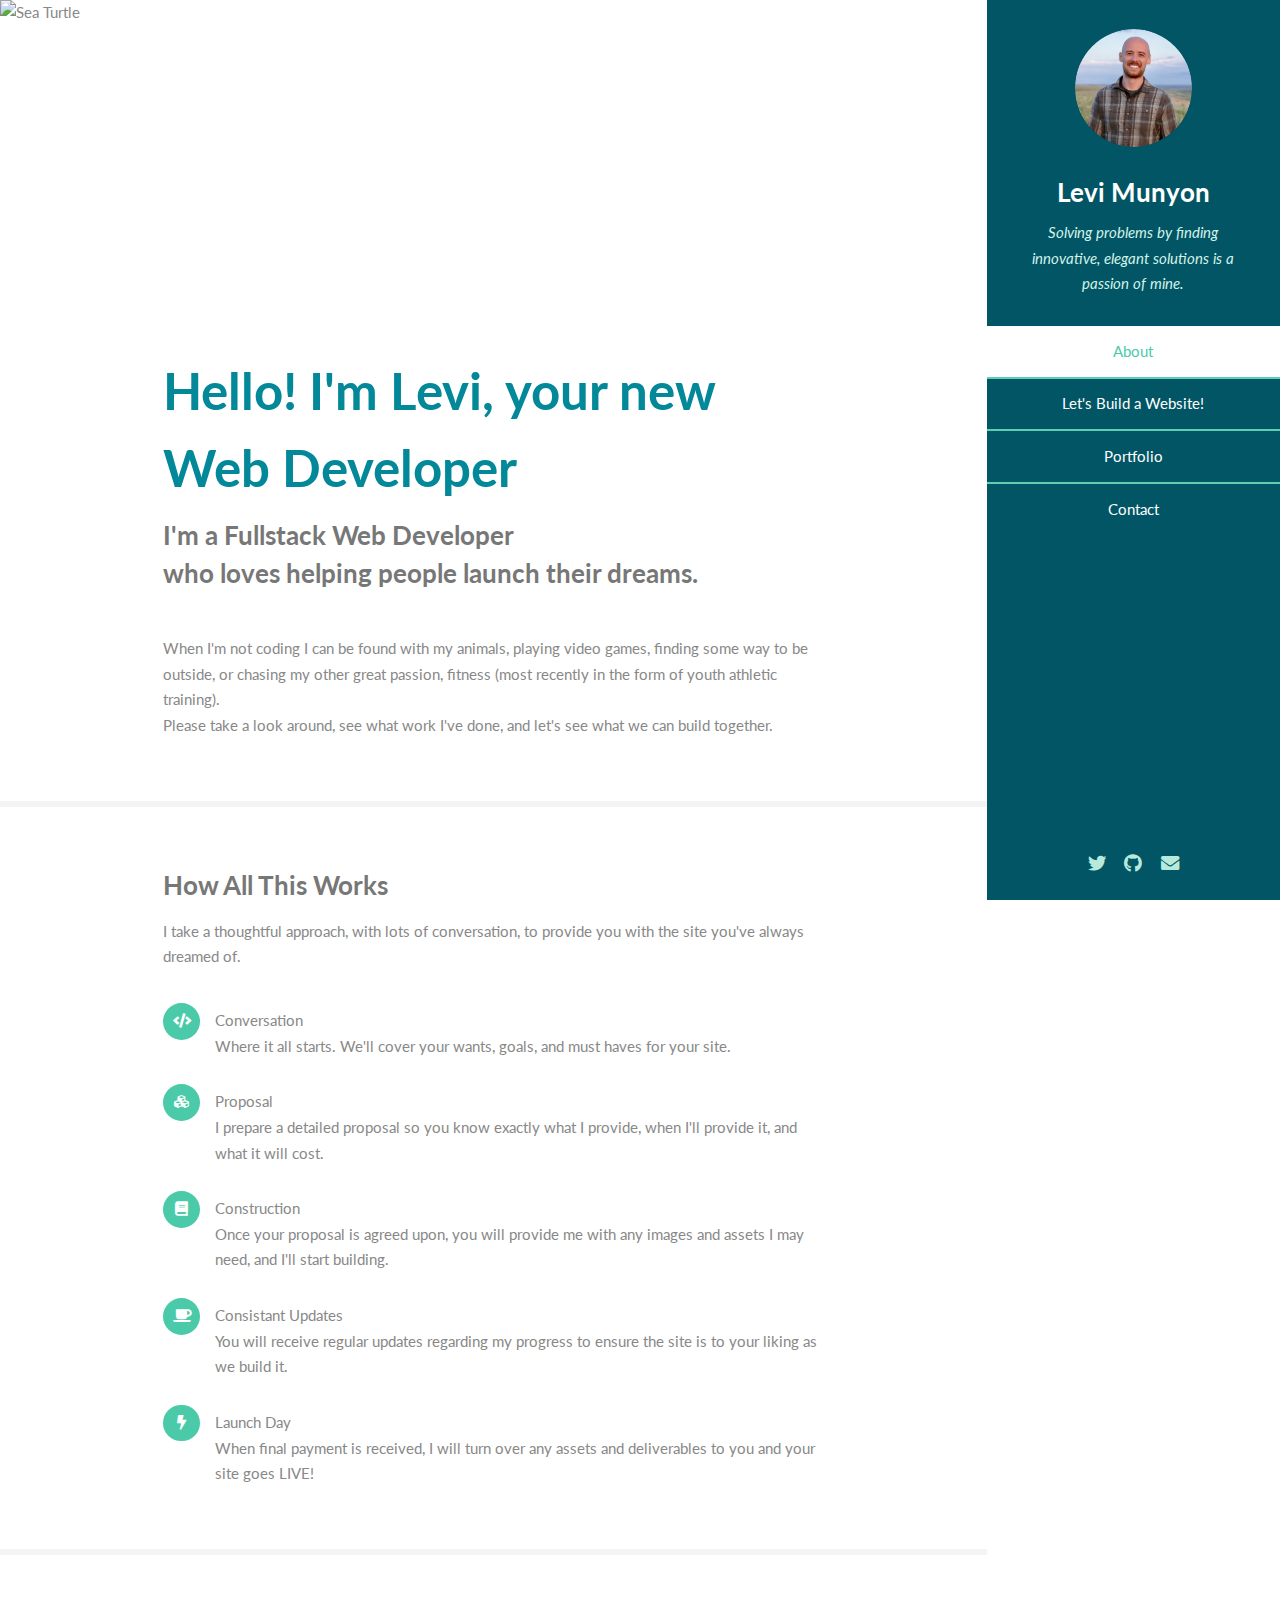
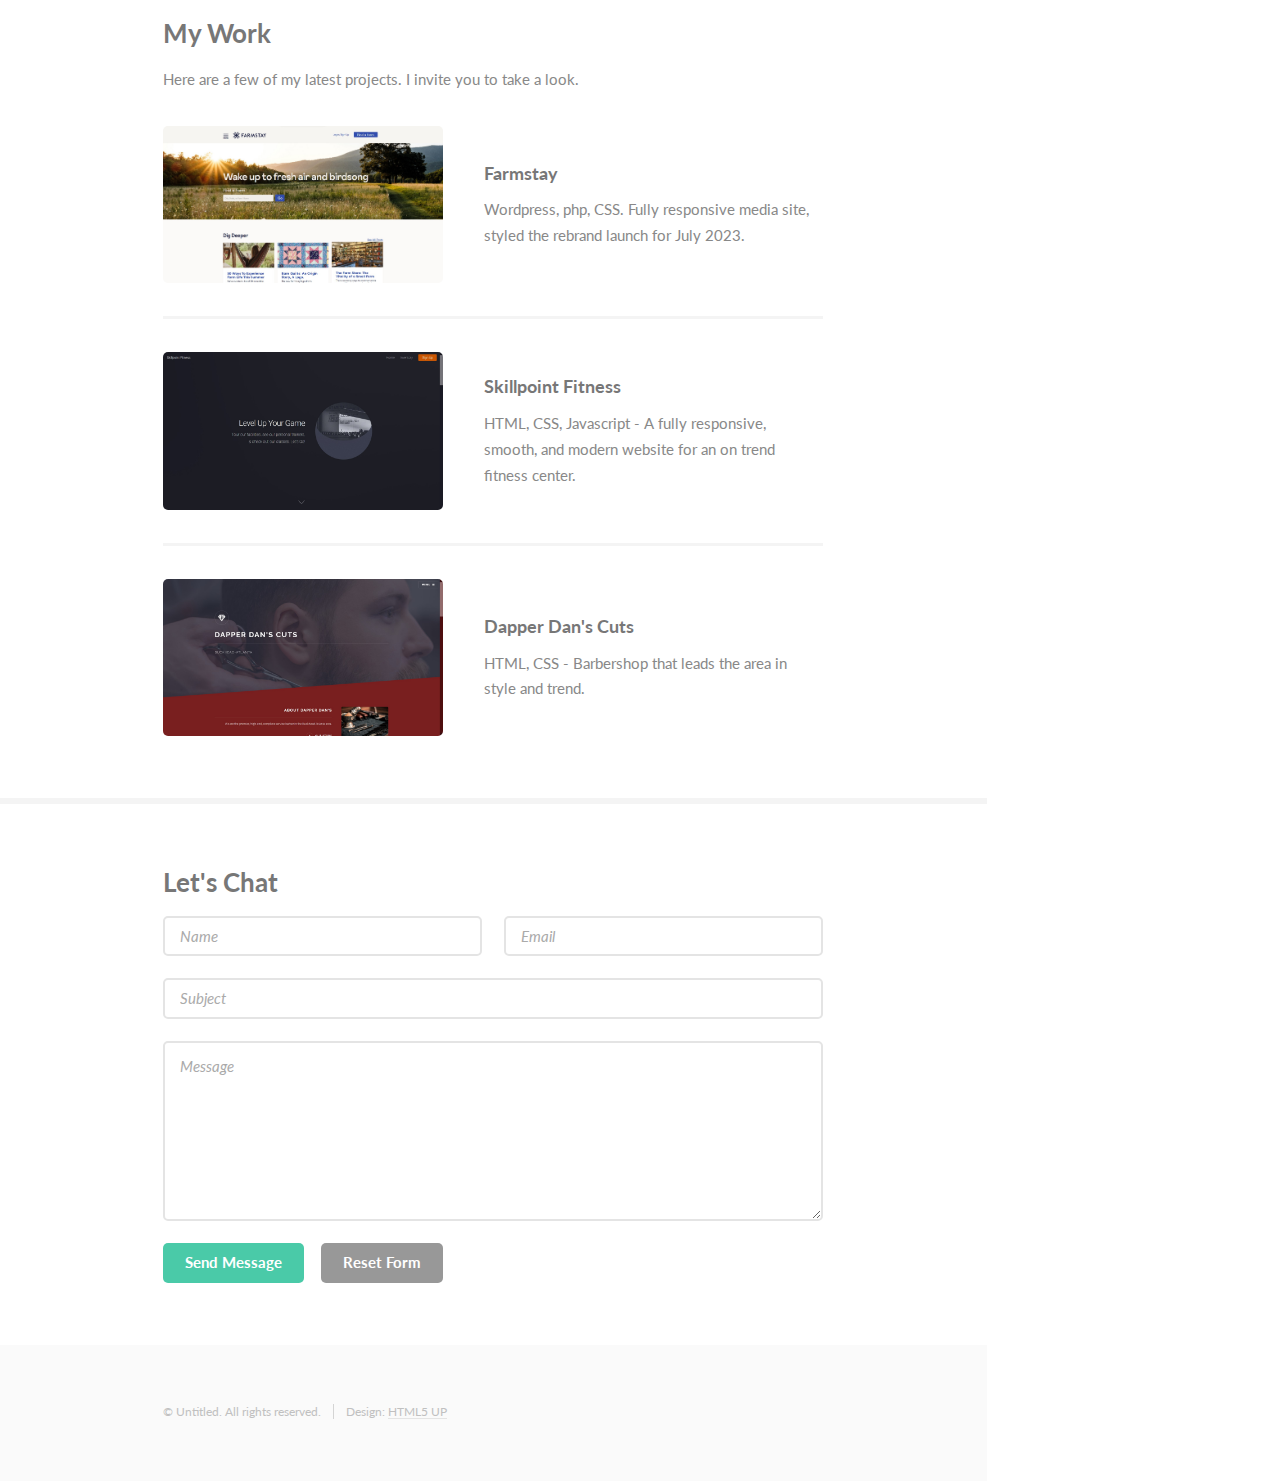
==== commit 163f43f1: "Adding Farmstay to portfolio" ====
--- a/html5up-PortMain/index.html
+++ b/html5up-PortMain/index.html
@@ -1,9 +1,4 @@
 <!DOCTYPE HTML>
-<!--
-	Read Only by HTML5 UP
-	html5up.net | @ajlkn
-	Free for personal and commercial use under the CCA 3.0 license (html5up.net/license)
--->
 <html>
 	<head>
 		<title>Move&Code</title>
@@ -40,9 +35,9 @@
 
 		<!-- Wrapper -->
 			<div id="wrapper">
-
+				
 				<!-- Main -->
-					<div id="main">
+				<div id="main">
 
 						<!-- One -->
 							<section id="one">
@@ -58,6 +53,11 @@
 									<p>When I'm not coding I can be found with my animals, playing video games, finding some way to be outside, or chasing my other great passion, fitness (most recently in the form of youth athletic training).<br> Please take a look around, see what work I've done, and let's see what we can build together.</p>
 								</div>
 							</section>
+							
+						<!--DOOM -->
+						<div id="doom-container">
+							<iframe id="doom" scrolling="no" src="https://playclassic.games/games/first-person-shooter-dos-games-online/play-doom-online/play/"></iframe>
+						</div>
 
 						<!-- Two -->
 							<section id="two">
@@ -70,7 +70,6 @@
 										<li class="icon solid fa-book">Construction<br>Once your proposal is agreed upon, you will provide me with any images and assets I may need, and I'll start building.</li>
 										<li class="icon solid fa-coffee">Consistant Updates<br>You will receive regular updates regarding my progress to ensure the site is to your liking as we build it.</li>
 										<li class="icon solid fa-bolt">Launch Day<br>When final payment is received, I will turn over any assets and deliverables to you and your site goes LIVE!</li>
-										<!-- <li class="icon solid fa-users">Optional Maintenance<br>Not sure if I want this. On one hand $$$, on another babysitting</li> -->
 									</ul>
 								</div>
 							</section>
@@ -81,6 +80,13 @@
 									<h3>My Work</h3>
 									<p>Here are a few of my latest projects. I invite you to take a look.</p>
 									<div class="features">
+										<article>
+											<a href="https://farmstayus.com/" target="_blank" class="image"><img src="images/farmstayStill.jpg" alt="" /></a>
+											<div class="inner">
+												<h4>Farmstay</h4>
+												<p>Wordpress, php, CSS. Fully responsive media site, styled the rebrand launch for July 2023.</p>
+											</div>
+										</article>
 										<article>
 											<a href="https://skillpointfitness.netlify.app" target="_blank" class="image"><img src ='images/skillpointstill.jpg'></a>
 											<div class="inner">
@@ -95,13 +101,6 @@
 												<p>HTML, CSS - Barbershop that leads the area in style and trend.</p>
 											</div>
 										</article>
-										<article>
-											<a href="https://lisastacos.netlify.app/" target="_blank" class="image"><img src="images/lisastacosstill.jpg" alt="" /></a>
-											<div class="inner">
-												<h4>Lisa's Lovely Tacos</h4>
-												<p>HTML, CSS - Easy to navigate taco truck website that offers some of the best food driving around Atlanta.</p>
-											</div>
-										</article>
 									</div>
 								</div>
 							</section>
@@ -110,12 +109,7 @@
 							<section id="four">
 								<div class="container">
 									<h3>Let's Chat</h3>
-									<!-- <form action="https://formsubmit.co/your@email.com" method="POST">
-										<input type="text" name="name" required>
-										<input type="email" name="email" required>
-										<button type="submit">Send</button>
-								   </form>  -->
-									<form action="https://formsubmit.co/lgmunyon@hotmail.com" method="POST">
+									<form action="https://formsubmit.co/levi.g.munyon@gmail.com" method="POST">
 										<div class="row gtr-uniform">
 											<div class="col-6 col-12-xsmall"><input type="text" name="name" id="name" placeholder="Name" /></div>
 											<div class="col-6 col-12-xsmall"><input type="email" name="email" id="email" placeholder="Email" /></div>
@@ -153,6 +147,7 @@
 			<script src="assets/js/breakpoints.min.js"></script>
 			<script src="assets/js/util.js"></script>
 			<script src="assets/js/main.js"></script>
+			
 
 	</body>
 </html>--- a/html5up-PortMain/assets/css/main.css
+++ b/html5up-PortMain/assets/css/main.css
@@ -3319,4 +3319,22 @@
 				padding: 0;
 			}
 
-	}+	}
+
+#doom-container {
+	display: none;
+	width: 100%;
+	height: 165%;
+	position: fixed;
+	top: 15%; 
+	left: 25%; 
+	z-index: 999
+}
+
+#doom {
+	height: 50%;
+	width: 50%;
+	/* position: fixed;
+	top: 0;
+	left: 0; */
+}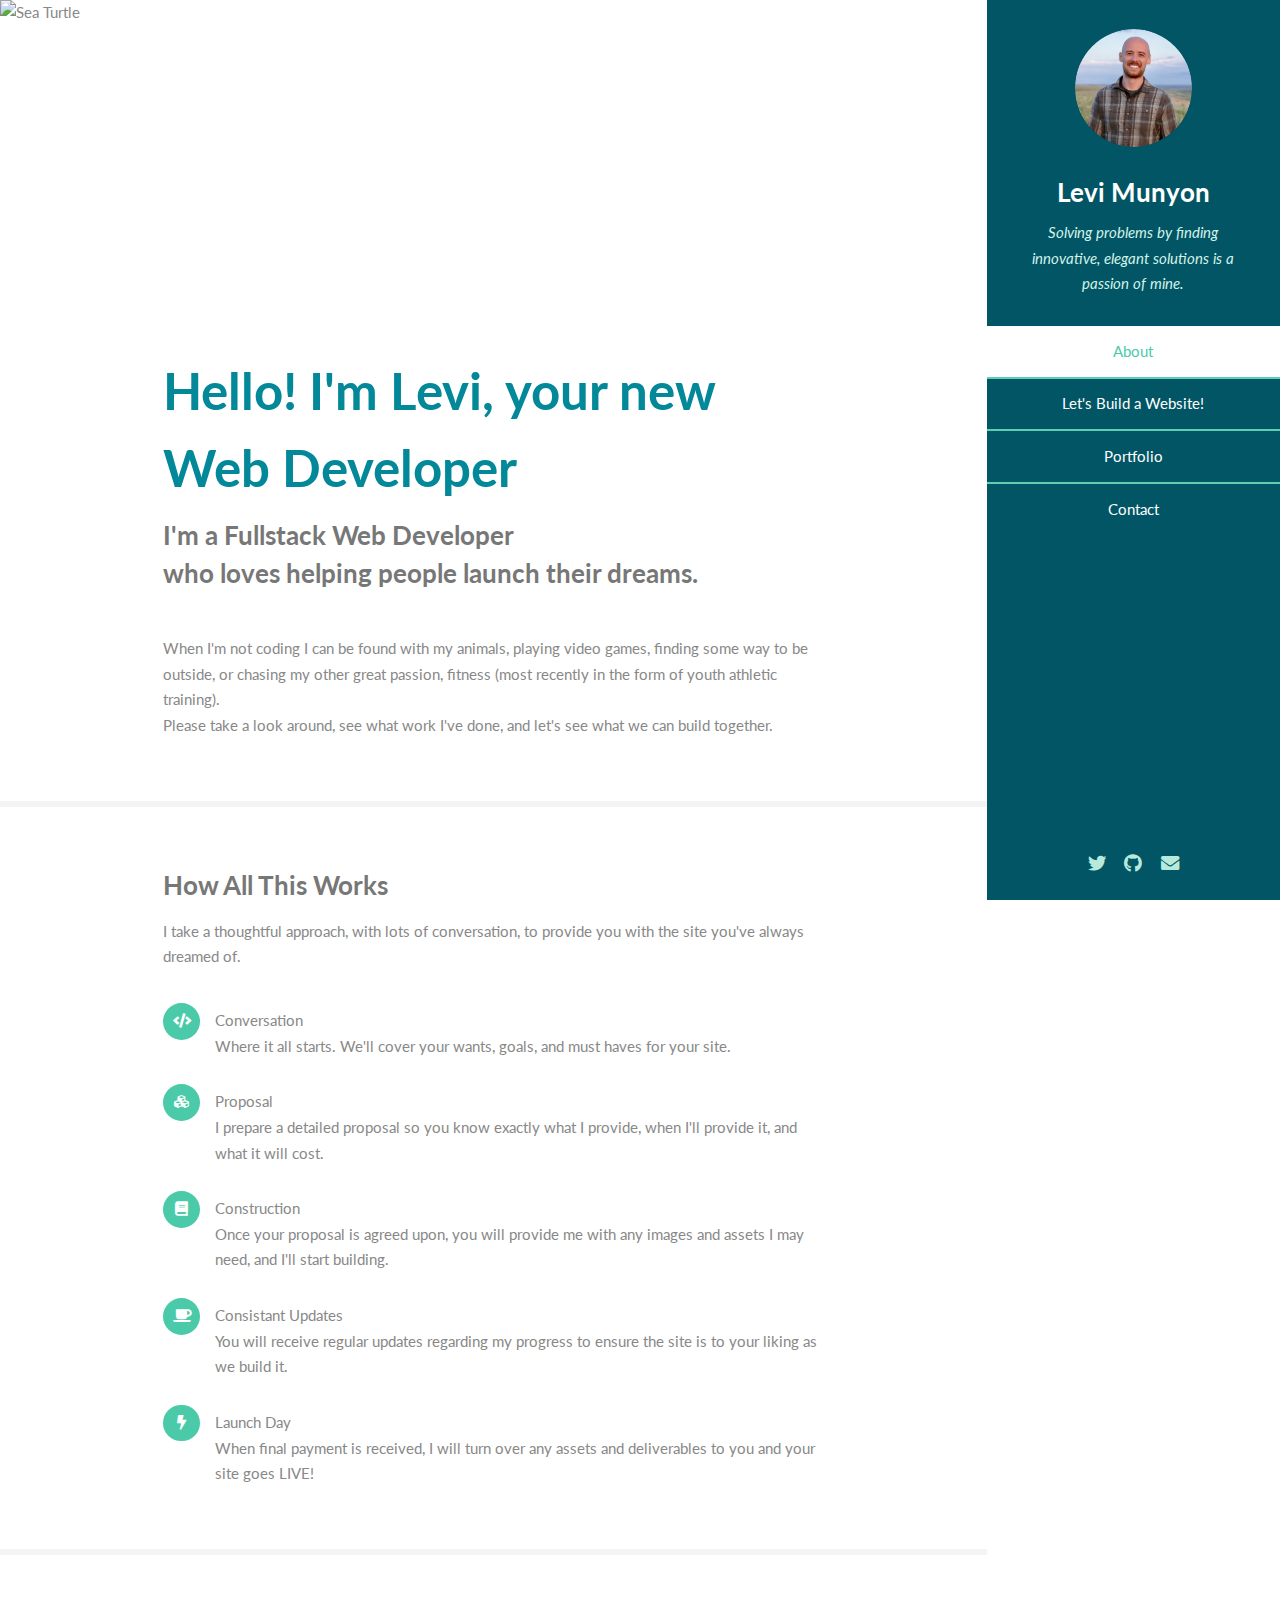
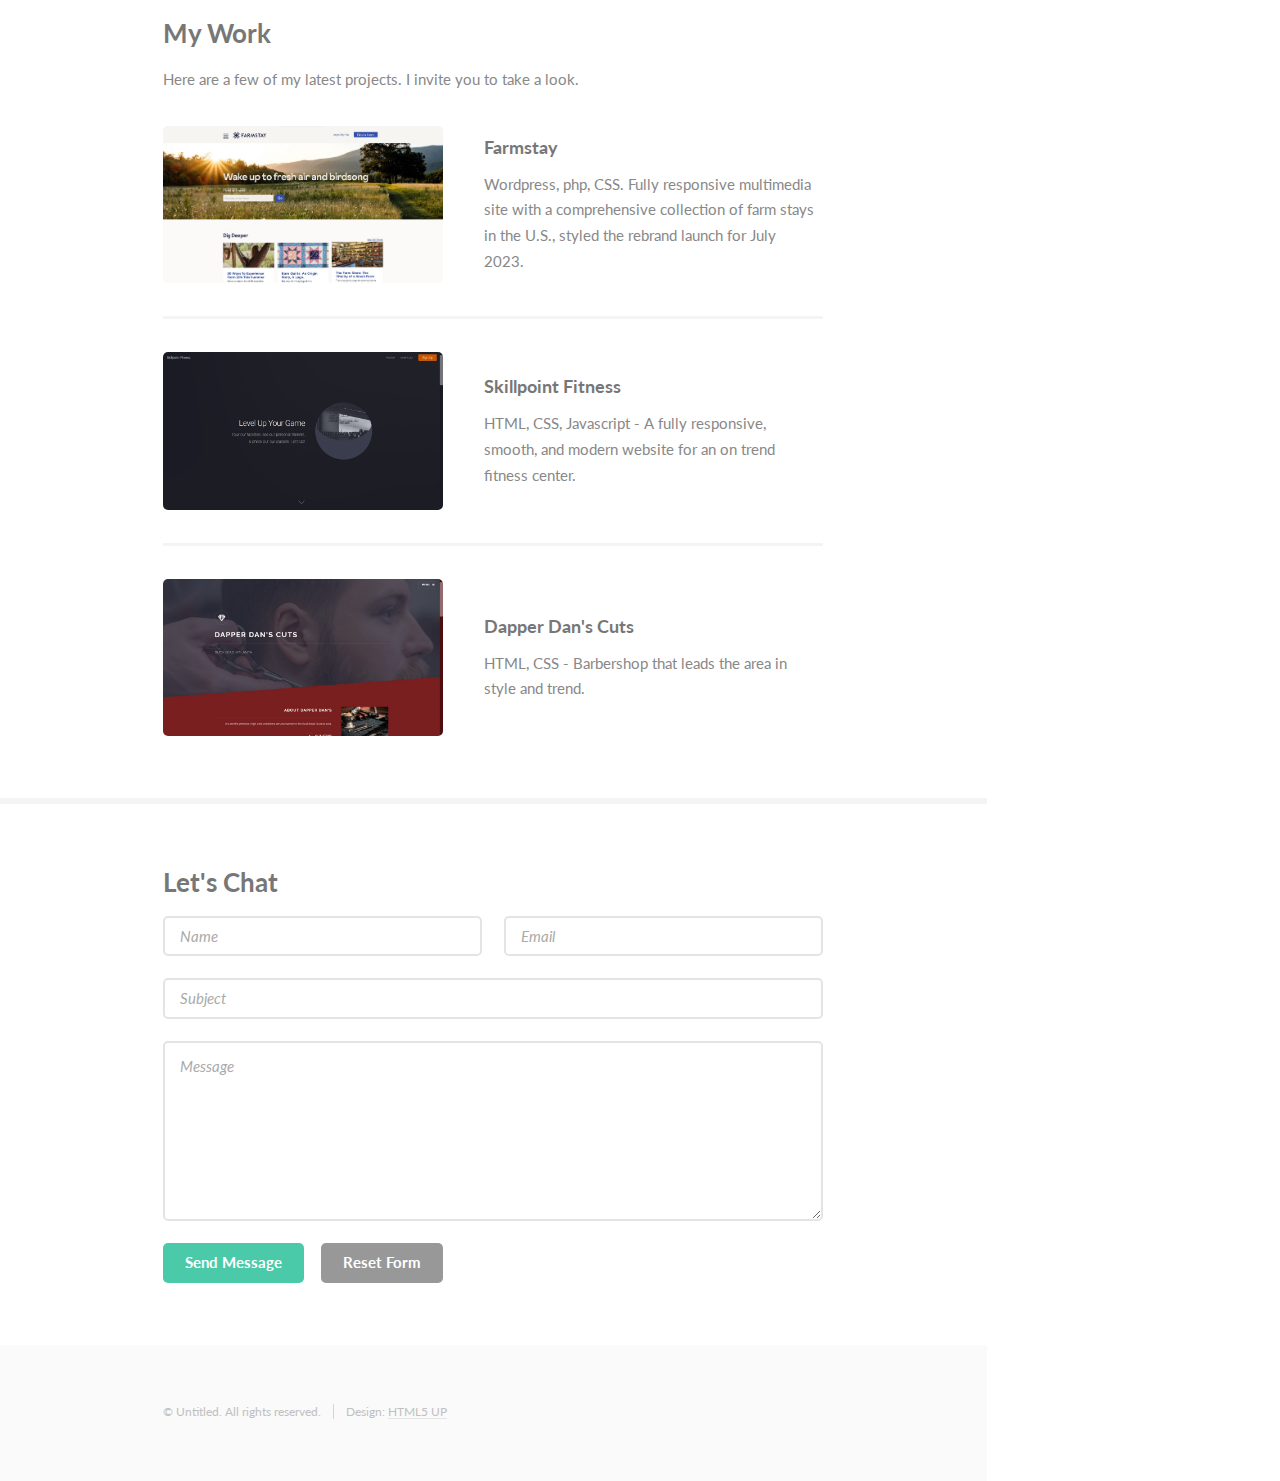
==== commit 8d7b4849: "Adding Farmstay to portfolio" ====
--- a/html5up-PortMain/index.html
+++ b/html5up-PortMain/index.html
@@ -84,7 +84,7 @@
 											<a href="https://farmstayus.com/" target="_blank" class="image"><img src="images/farmstayStill.jpg" alt="" /></a>
 											<div class="inner">
 												<h4>Farmstay</h4>
-												<p>Wordpress, php, CSS. Fully responsive media site, styled the rebrand launch for July 2023.</p>
+												<p>Wordpress, php, CSS. Fully responsive multimedia site with a comprehensive collection of farm stays in the U.S., styled the rebrand launch for July 2023.</p>
 											</div>
 										</article>
 										<article>
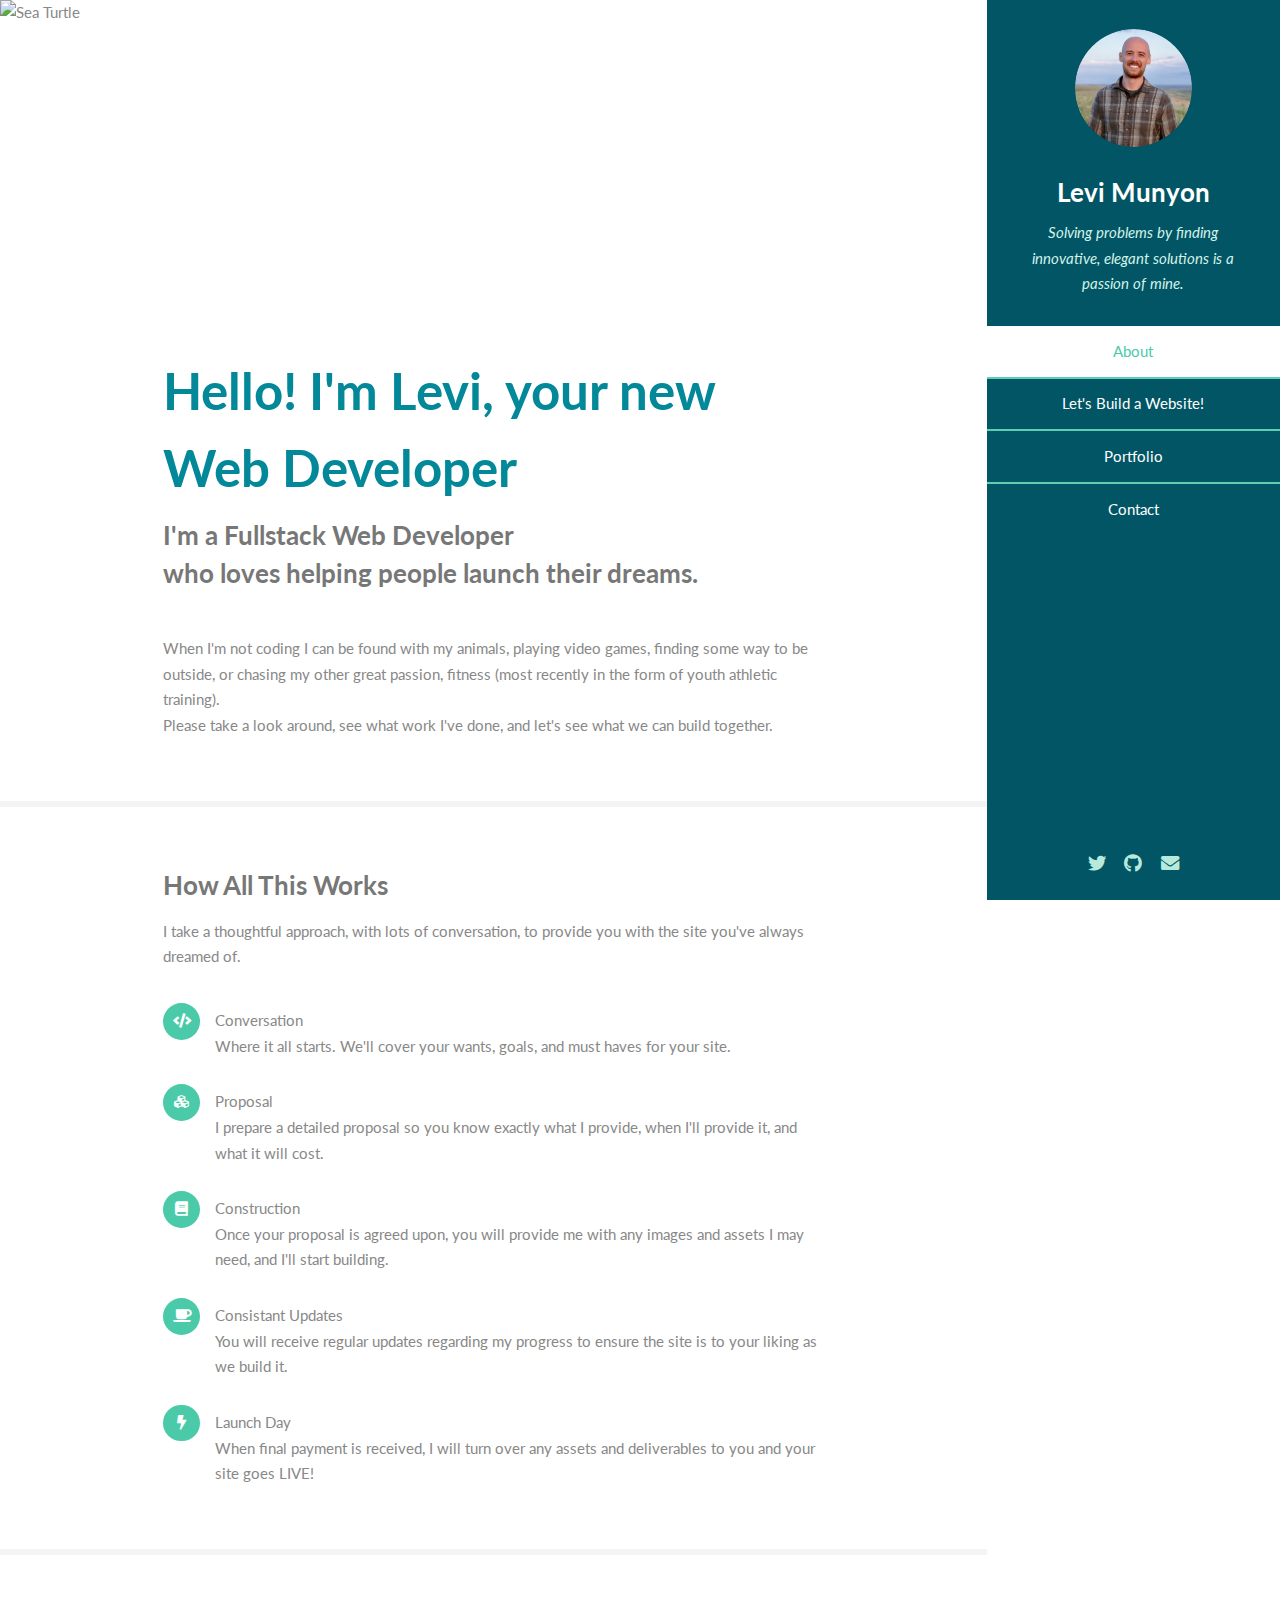
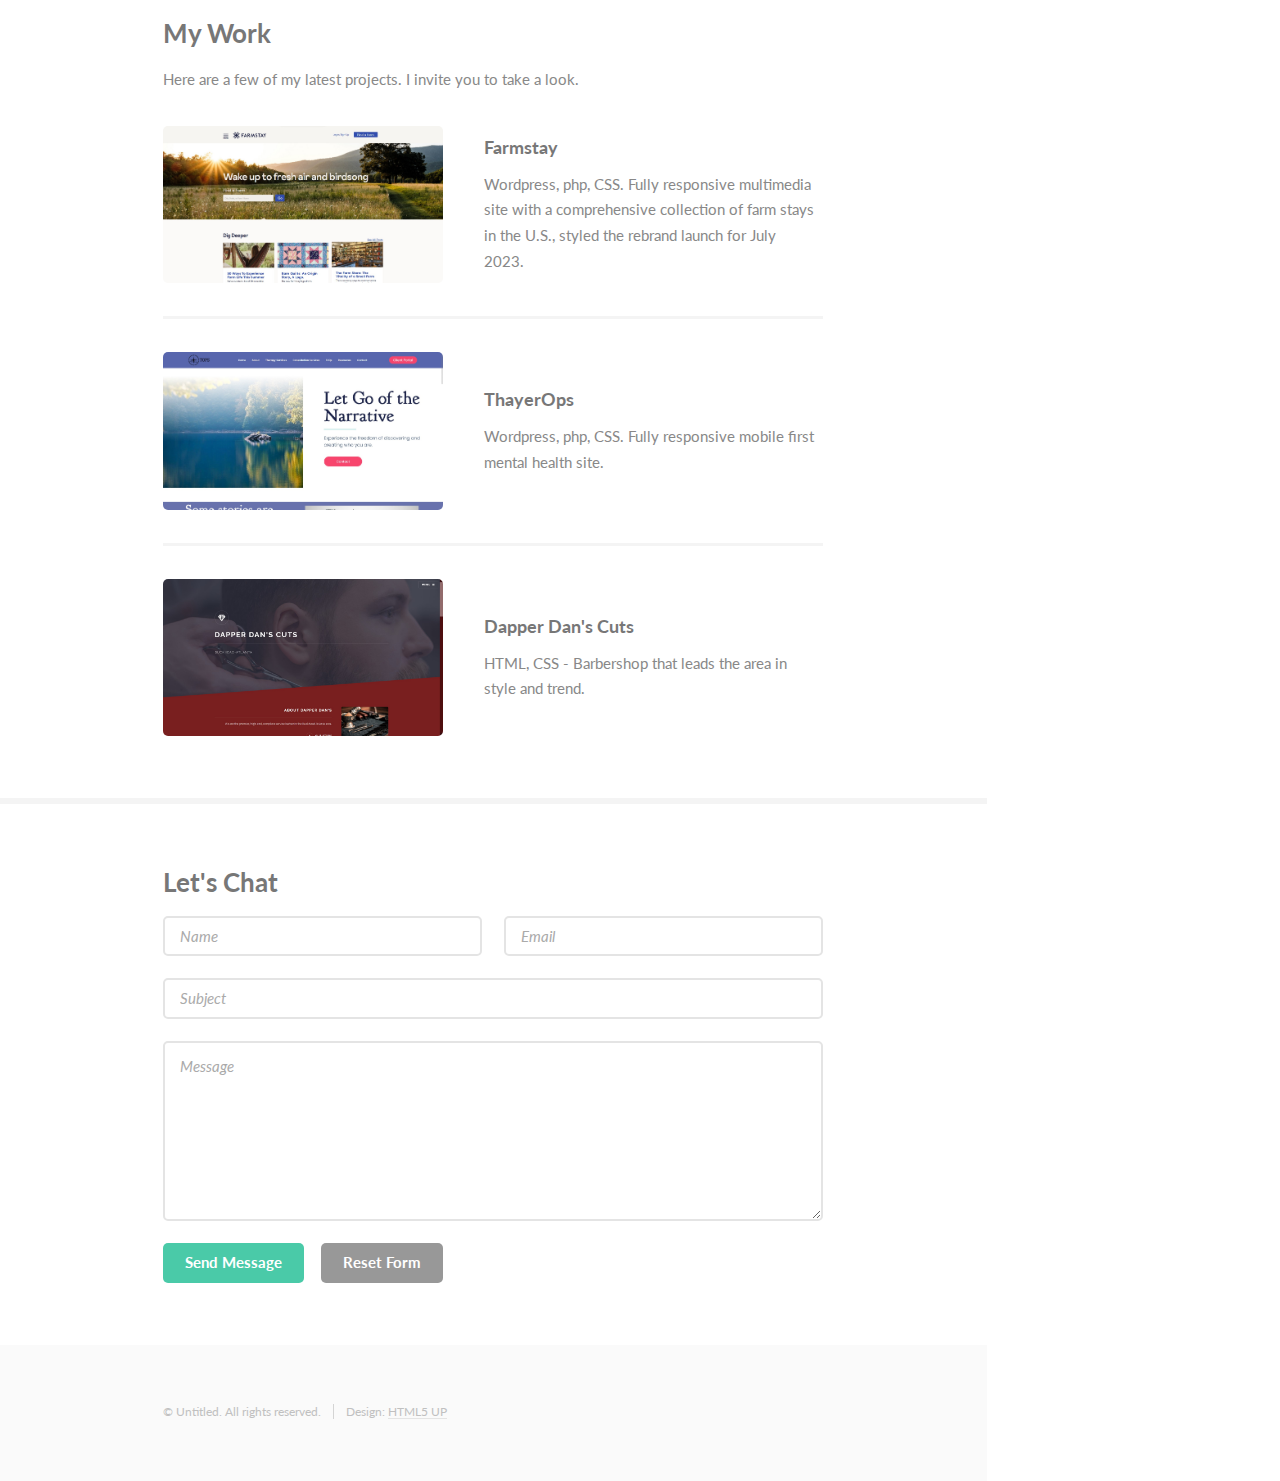
==== commit 85e4c280: "Adding thayerops website" ====
--- a/html5up-PortMain/index.html
+++ b/html5up-PortMain/index.html
@@ -88,10 +88,10 @@
 											</div>
 										</article>
 										<article>
-											<a href="https://skillpointfitness.netlify.app" target="_blank" class="image"><img src ='images/skillpointstill.jpg'></a>
+											<a href="https://thayerops.com/" target="_blank" class="image"><img src ='images/thayerOpsScreenshot.jpg'></a>
 											<div class="inner">
-												<h4>Skillpoint Fitness</h4>
-												<p>HTML, CSS, Javascript - A fully responsive, smooth, and modern website for an on trend fitness center. </p>
+												<h4>ThayerOps</h4>
+												<p>Wordpress, php, CSS. Fully responsive mobile first mental health site.</p>
 											</div>
 										</article>
 										<article>
